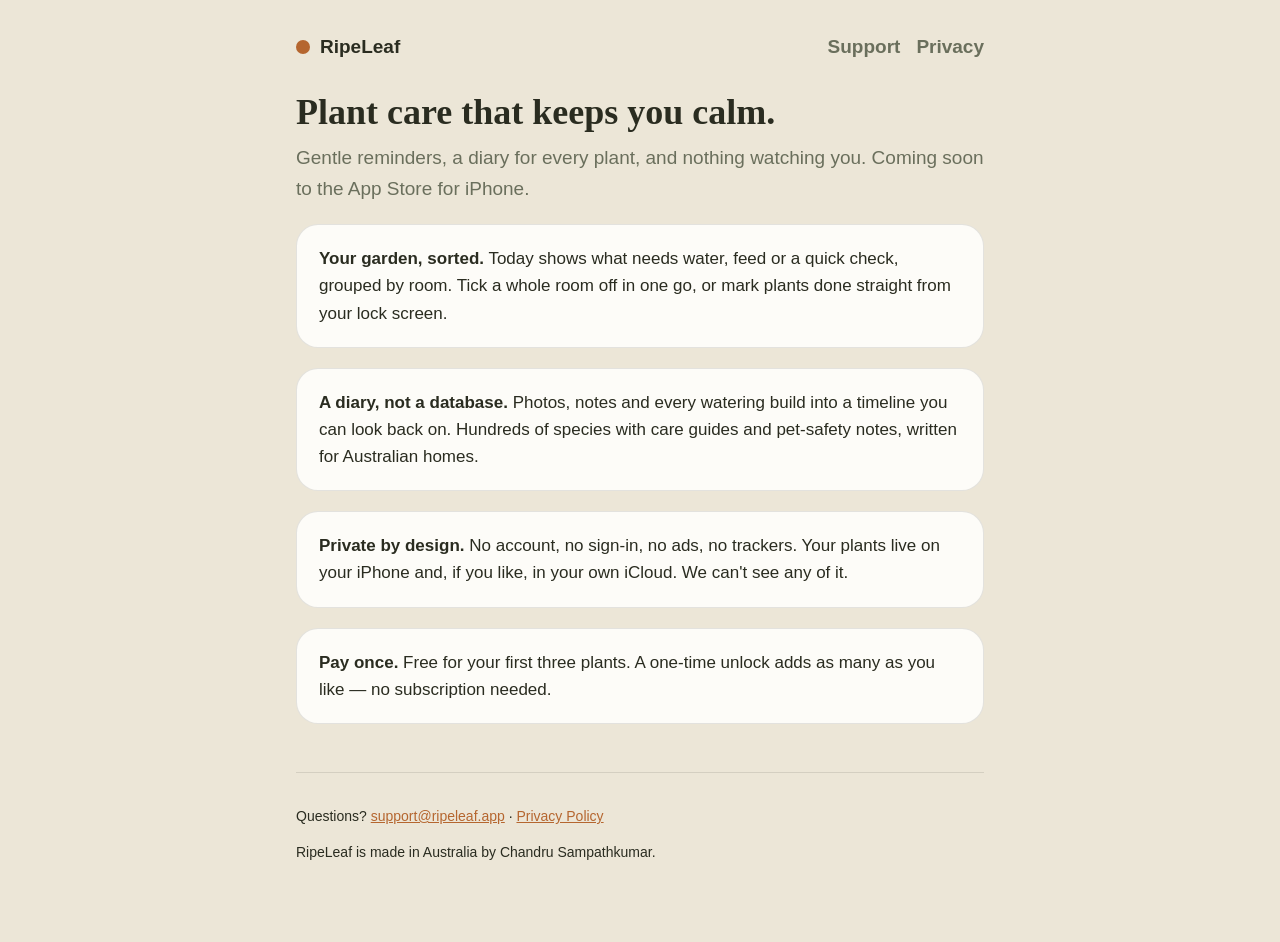
==== index.html @ 18cd245d "RipeLeaf site: home, privacy policy, support" ====
<!doctype html>
<html lang="en-AU">
<head>
<meta charset="utf-8">
<meta name="viewport" content="width=device-width, initial-scale=1">
<title>RipeLeaf — calm, private plant care</title>
<meta name="description" content="RipeLeaf is a calm, private plant-care app for iPhone. No account, no tracking, no subscription needed.">
<link rel="stylesheet" href="/style.css">
</head>
<body>
<div class="wrap">
  <header class="site">
    <span class="dot" aria-hidden="true"></span><a href="/">RipeLeaf</a>
    <nav class="links"><a href="/support/">Support</a><a href="/privacy/">Privacy</a></nav>
  </header>

  <h1>Plant care that keeps you calm.</h1>
  <p class="lede">Gentle reminders, a diary for every plant, and nothing watching you. Coming soon to the App Store for iPhone.</p>

  <div class="card">
    <p><strong>Your garden, sorted.</strong> Today shows what needs water, feed or a quick check, grouped by room. Tick a whole room off in one go, or mark plants done straight from your lock screen.</p>
  </div>
  <div class="card">
    <p><strong>A diary, not a database.</strong> Photos, notes and every watering build into a timeline you can look back on. Hundreds of species with care guides and pet-safety notes, written for Australian homes.</p>
  </div>
  <div class="card">
    <p><strong>Private by design.</strong> No account, no sign-in, no ads, no trackers. Your plants live on your iPhone and, if you like, in your own iCloud. We can't see any of it.</p>
  </div>
  <div class="card">
    <p><strong>Pay once.</strong> Free for your first three plants. A one-time unlock adds as many as you like — no subscription needed.</p>
  </div>

  <footer>
    <p>Questions? <a href="mailto:support@ripeleaf.app">support@ripeleaf.app</a> · <a href="/privacy/">Privacy Policy</a></p>
    <p>RipeLeaf is made in Australia by Chandru Sampathkumar.</p>
  </footer>
</div>
</body>
</html>
---- style.css ----
:root {
  --bg: #ece6d7;
  --surface: #fdfcf8;
  --text: #2a2c20;
  --muted: #6a6f5c;
  --line: rgba(42, 44, 32, 0.12);
  --accent: #b5662f;
  --radius: 22px;
}
@media (prefers-color-scheme: dark) {
  :root {
    --bg: #101209;
    --surface: #23271c;
    --text: #e9ecdb;
    --muted: #a7ad97;
    --line: rgba(233, 236, 219, 0.10);
    --accent: #d98c5f;
  }
}
* { box-sizing: border-box; }
html { -webkit-text-size-adjust: 100%; }
body {
  margin: 0;
  background: var(--bg);
  color: var(--text);
  font: 17px/1.6 ui-rounded, -apple-system, BlinkMacSystemFont, "SF Pro Rounded", "Segoe UI", Roboto, sans-serif;
}
.wrap { max-width: 720px; margin: 0 auto; padding: 32px 16px 64px; }
header.site { display: flex; align-items: center; gap: 10px; margin-bottom: 28px; }
header.site a { color: var(--text); text-decoration: none; font-weight: 600; font-size: 19px; }
.dot { width: 14px; height: 14px; border-radius: 50%; background: var(--accent); display: inline-block; }
nav.links { margin-left: auto; display: flex; gap: 16px; font-size: 15px; }
nav.links a { color: var(--muted); text-decoration: none; }
nav.links a:hover, nav.links a[aria-current] { color: var(--accent); }
h1, h2, h3 { font-family: ui-serif, "New York", "Iowan Old Style", Georgia, serif; font-weight: 600; line-height: 1.25; }
h1 { font-size: 36px; margin: 0 0 8px; }
h2 { font-size: 23px; margin: 36px 0 8px; }
h3 { font-size: 18px; margin: 22px 0 4px; }
p, li { color: var(--text); }
.lede { color: var(--muted); font-size: 19px; margin-top: 0; }
.meta { color: var(--muted); font-size: 14px; }
.card { background: var(--surface); border: 1px solid var(--line); border-radius: var(--radius); padding: 20px 22px; margin: 20px 0; }
.card p:first-child { margin-top: 0; }
.card p:last-child { margin-bottom: 0; }
a { color: var(--accent); }
ul { padding-left: 22px; }
details { background: var(--surface); border: 1px solid var(--line); border-radius: 14px; padding: 14px 18px; margin: 10px 0; }
summary { cursor: pointer; font-weight: 600; }
details p { margin: 10px 0 2px; }
footer { margin-top: 48px; padding-top: 18px; border-top: 1px solid var(--line); color: var(--muted); font-size: 14px; }
@media (max-width: 480px) {
  h1 { font-size: 30px; }
  nav.links { gap: 12px; }
}
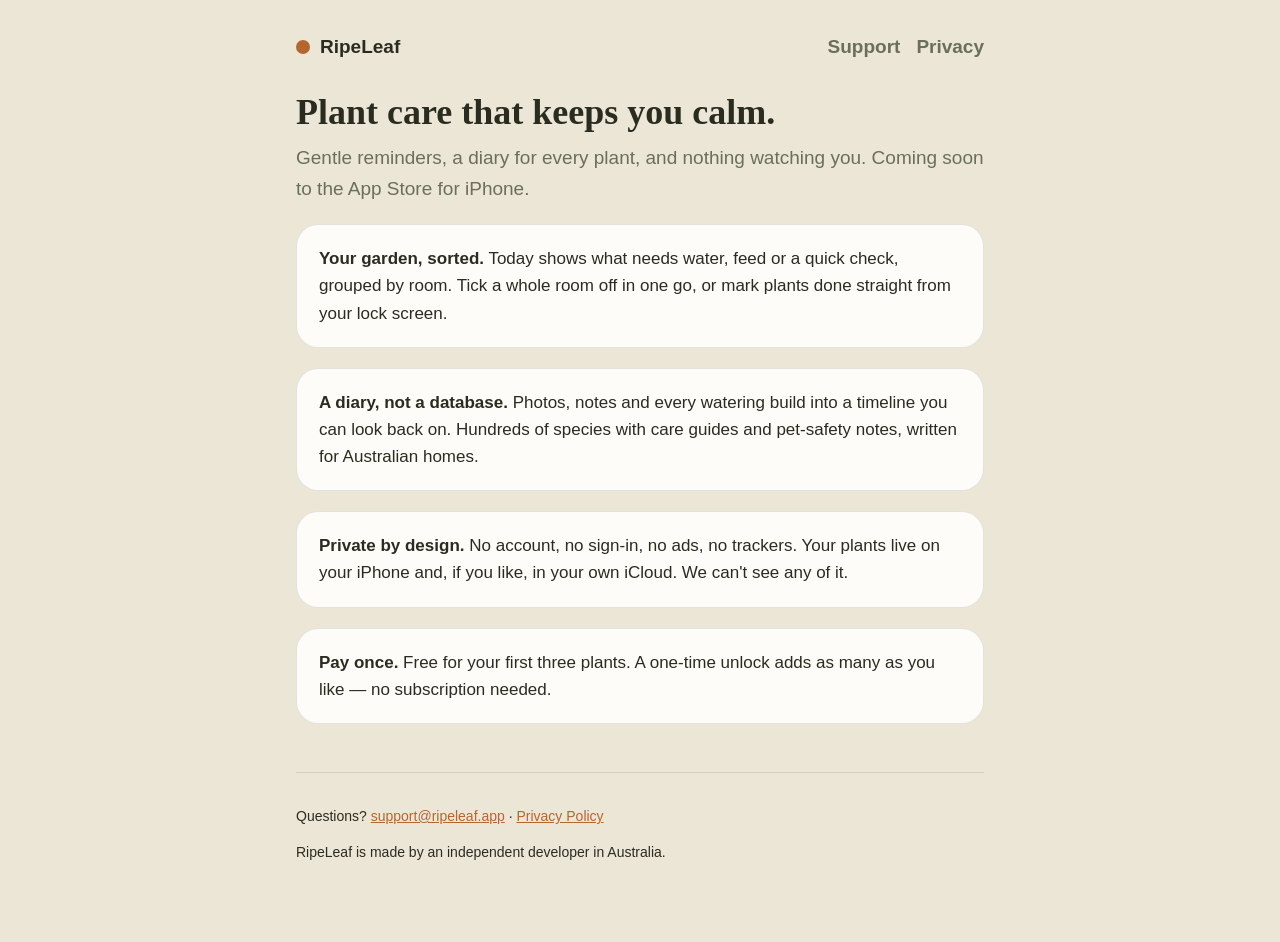
==== commit 02e8958d: "Remove developer's personal name from site pages" ====
--- a/index.html
+++ b/index.html
@@ -32,7 +32,7 @@
 
   <footer>
     <p>Questions? <a href="mailto:support@ripeleaf.app">support@ripeleaf.app</a> · <a href="/privacy/">Privacy Policy</a></p>
-    <p>RipeLeaf is made in Australia by Chandru Sampathkumar.</p>
+    <p>RipeLeaf is made by an independent developer in Australia.</p>
   </footer>
 </div>
 </body>
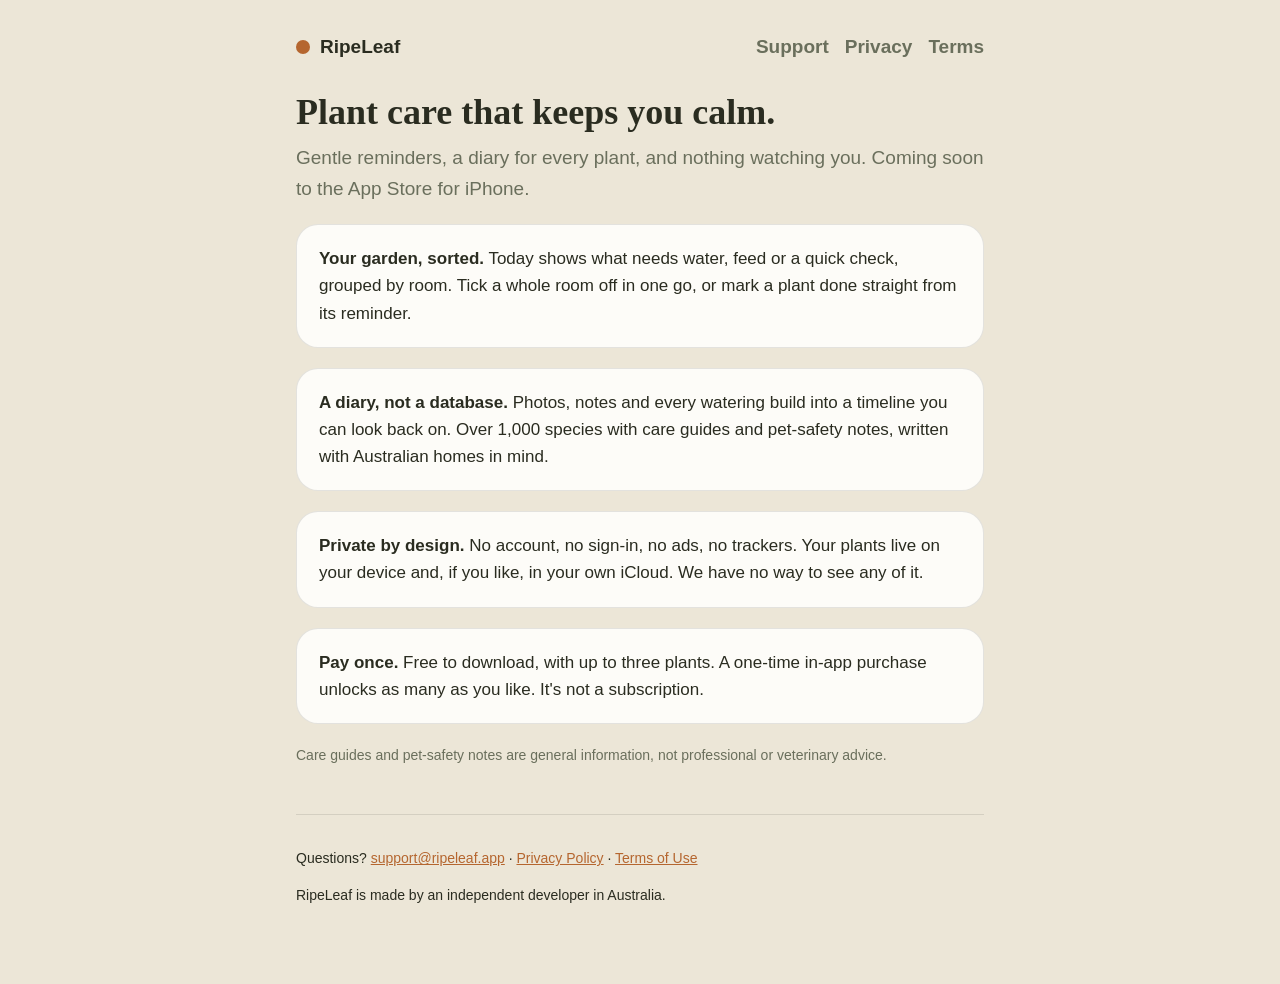
==== commit 327802ec: "Reviewed site copy: accurate privacy policy, support FAQ, new Terms of Use" ====
--- a/index.html
+++ b/index.html
@@ -4,34 +4,36 @@
 <meta charset="utf-8">
 <meta name="viewport" content="width=device-width, initial-scale=1">
 <title>RipeLeaf — calm, private plant care</title>
-<meta name="description" content="RipeLeaf is a calm, private plant-care app for iPhone. No account, no tracking, no subscription needed.">
+<meta name="description" content="RipeLeaf is a calm, private plant-care app for iPhone. No account, no tracking, no subscription.">
 <link rel="stylesheet" href="/style.css">
 </head>
 <body>
 <div class="wrap">
   <header class="site">
     <span class="dot" aria-hidden="true"></span><a href="/">RipeLeaf</a>
-    <nav class="links"><a href="/support/">Support</a><a href="/privacy/">Privacy</a></nav>
+    <nav class="links"><a href="/support/">Support</a><a href="/privacy/">Privacy</a><a href="/terms/">Terms</a></nav>
   </header>
 
   <h1>Plant care that keeps you calm.</h1>
   <p class="lede">Gentle reminders, a diary for every plant, and nothing watching you. Coming soon to the App Store for iPhone.</p>
 
   <div class="card">
-    <p><strong>Your garden, sorted.</strong> Today shows what needs water, feed or a quick check, grouped by room. Tick a whole room off in one go, or mark plants done straight from your lock screen.</p>
+    <p><strong>Your garden, sorted.</strong> Today shows what needs water, feed or a quick check, grouped by room. Tick a whole room off in one go, or mark a plant done straight from its reminder.</p>
   </div>
   <div class="card">
-    <p><strong>A diary, not a database.</strong> Photos, notes and every watering build into a timeline you can look back on. Hundreds of species with care guides and pet-safety notes, written for Australian homes.</p>
+    <p><strong>A diary, not a database.</strong> Photos, notes and every watering build into a timeline you can look back on. Over 1,000 species with care guides and pet-safety notes, written with Australian homes in mind.</p>
   </div>
   <div class="card">
-    <p><strong>Private by design.</strong> No account, no sign-in, no ads, no trackers. Your plants live on your iPhone and, if you like, in your own iCloud. We can't see any of it.</p>
+    <p><strong>Private by design.</strong> No account, no sign-in, no ads, no trackers. Your plants live on your device and, if you like, in your own iCloud. We have no way to see any of it.</p>
   </div>
   <div class="card">
-    <p><strong>Pay once.</strong> Free for your first three plants. A one-time unlock adds as many as you like — no subscription needed.</p>
+    <p><strong>Pay once.</strong> Free to download, with up to three plants. A one-time in-app purchase unlocks as many as you like. It's not a subscription.</p>
   </div>
 
+  <p class="meta">Care guides and pet-safety notes are general information, not professional or veterinary advice.</p>
+
   <footer>
-    <p>Questions? <a href="mailto:support@ripeleaf.app">support@ripeleaf.app</a> · <a href="/privacy/">Privacy Policy</a></p>
+    <p>Questions? <a href="mailto:support@ripeleaf.app">support@ripeleaf.app</a> · <a href="/privacy/">Privacy Policy</a> · <a href="/terms/">Terms of Use</a></p>
     <p>RipeLeaf is made by an independent developer in Australia.</p>
   </footer>
 </div>
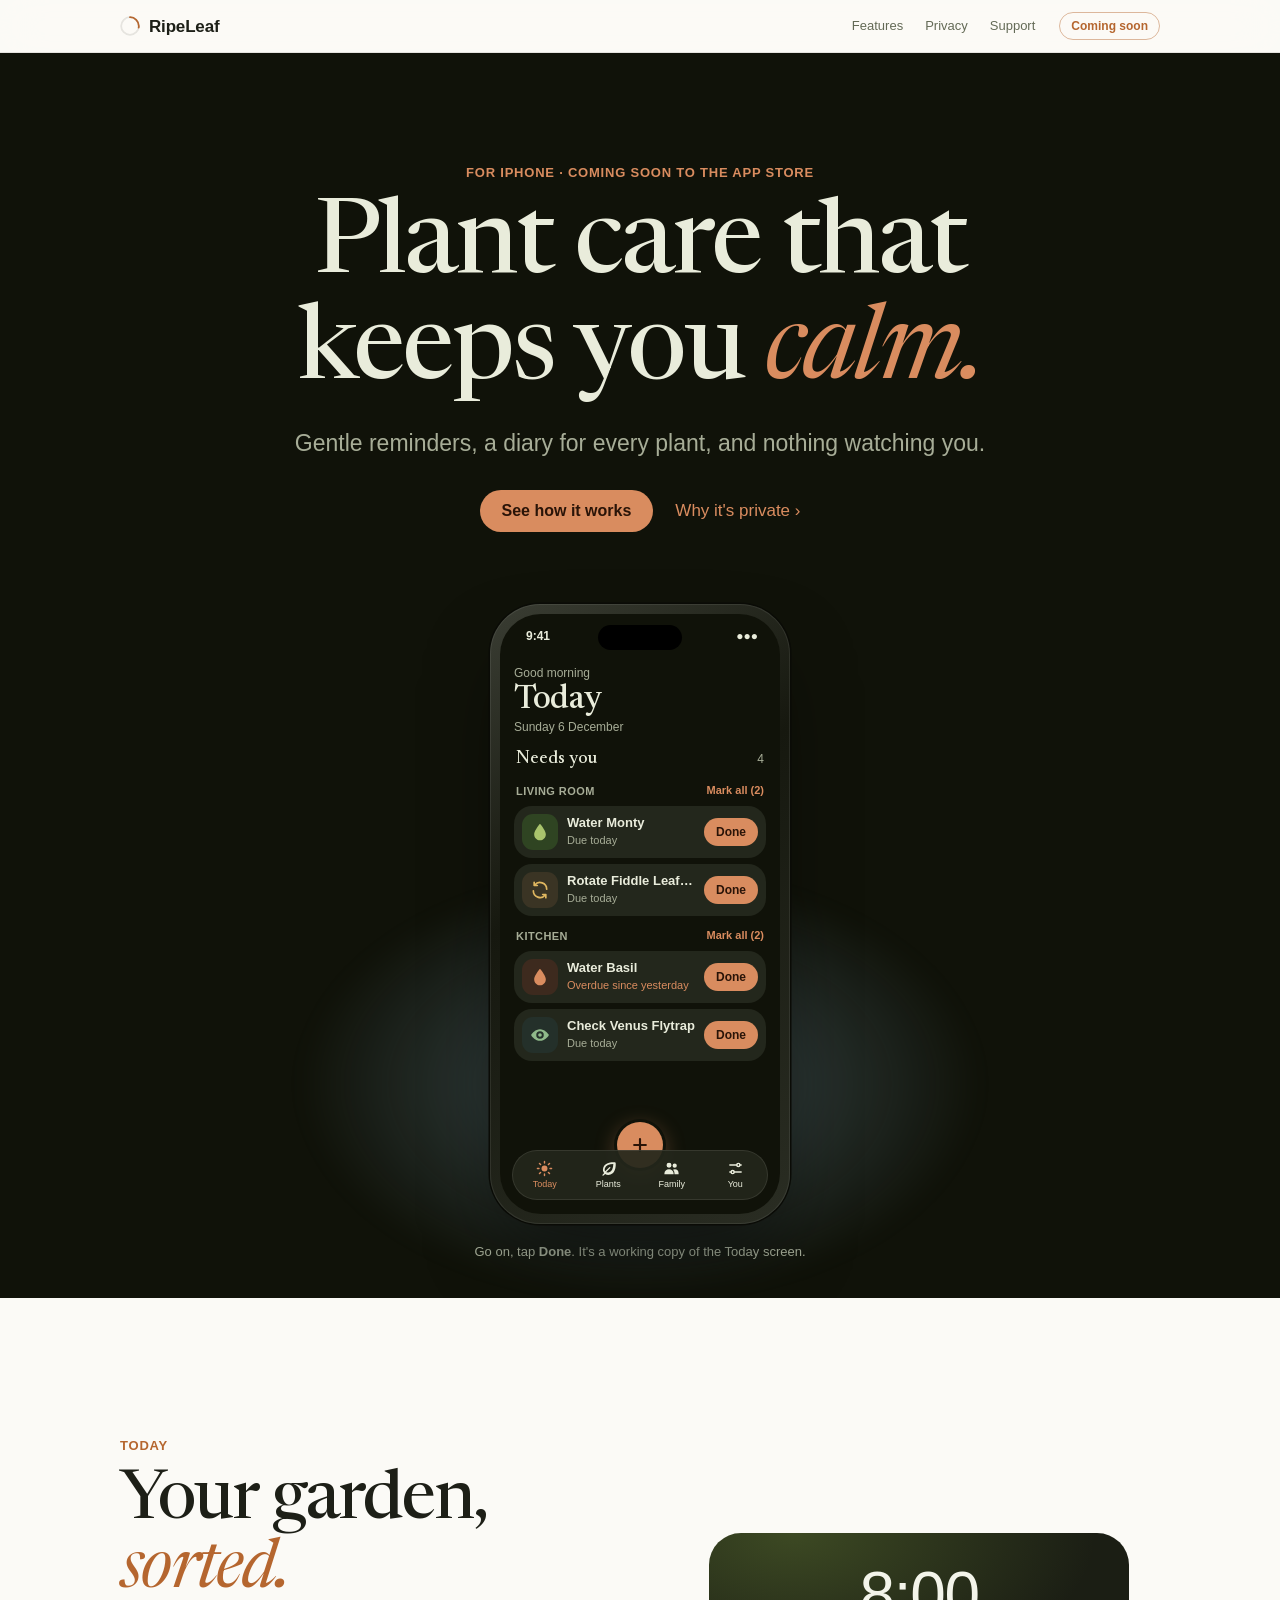
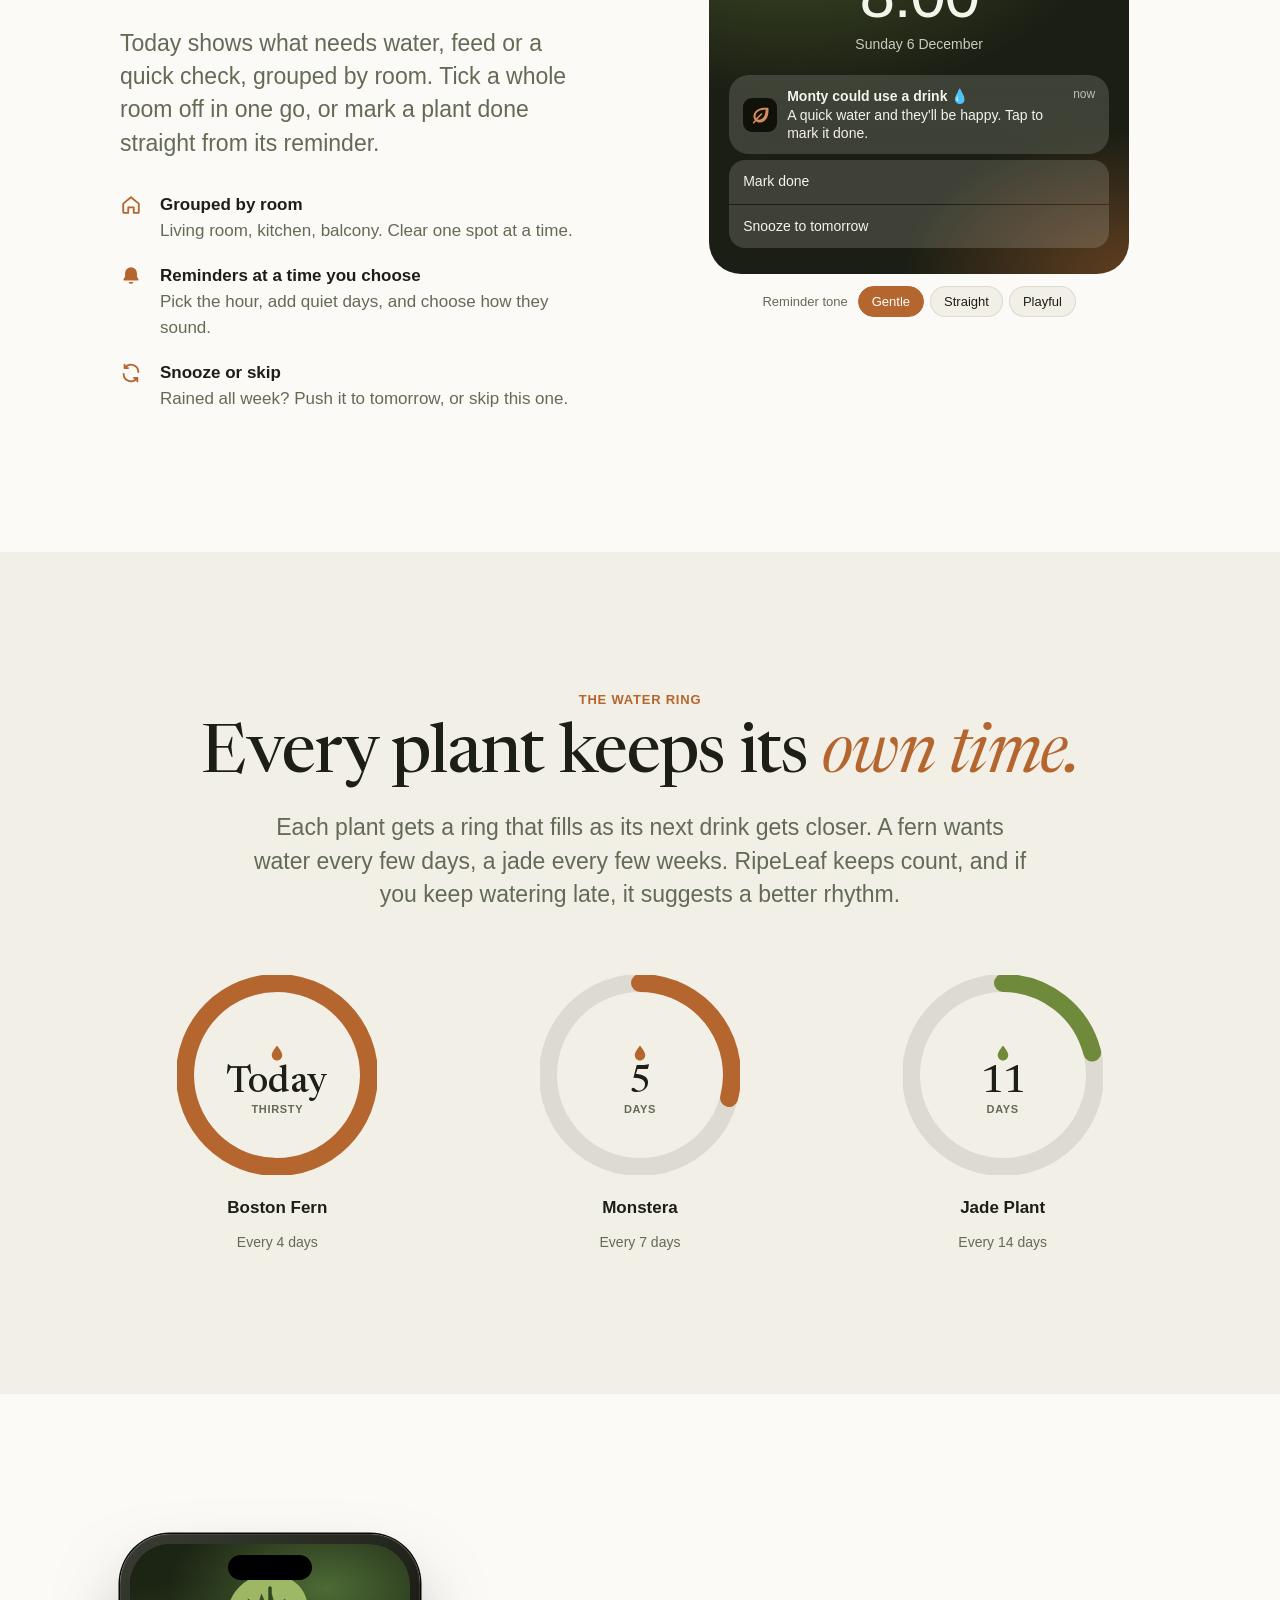
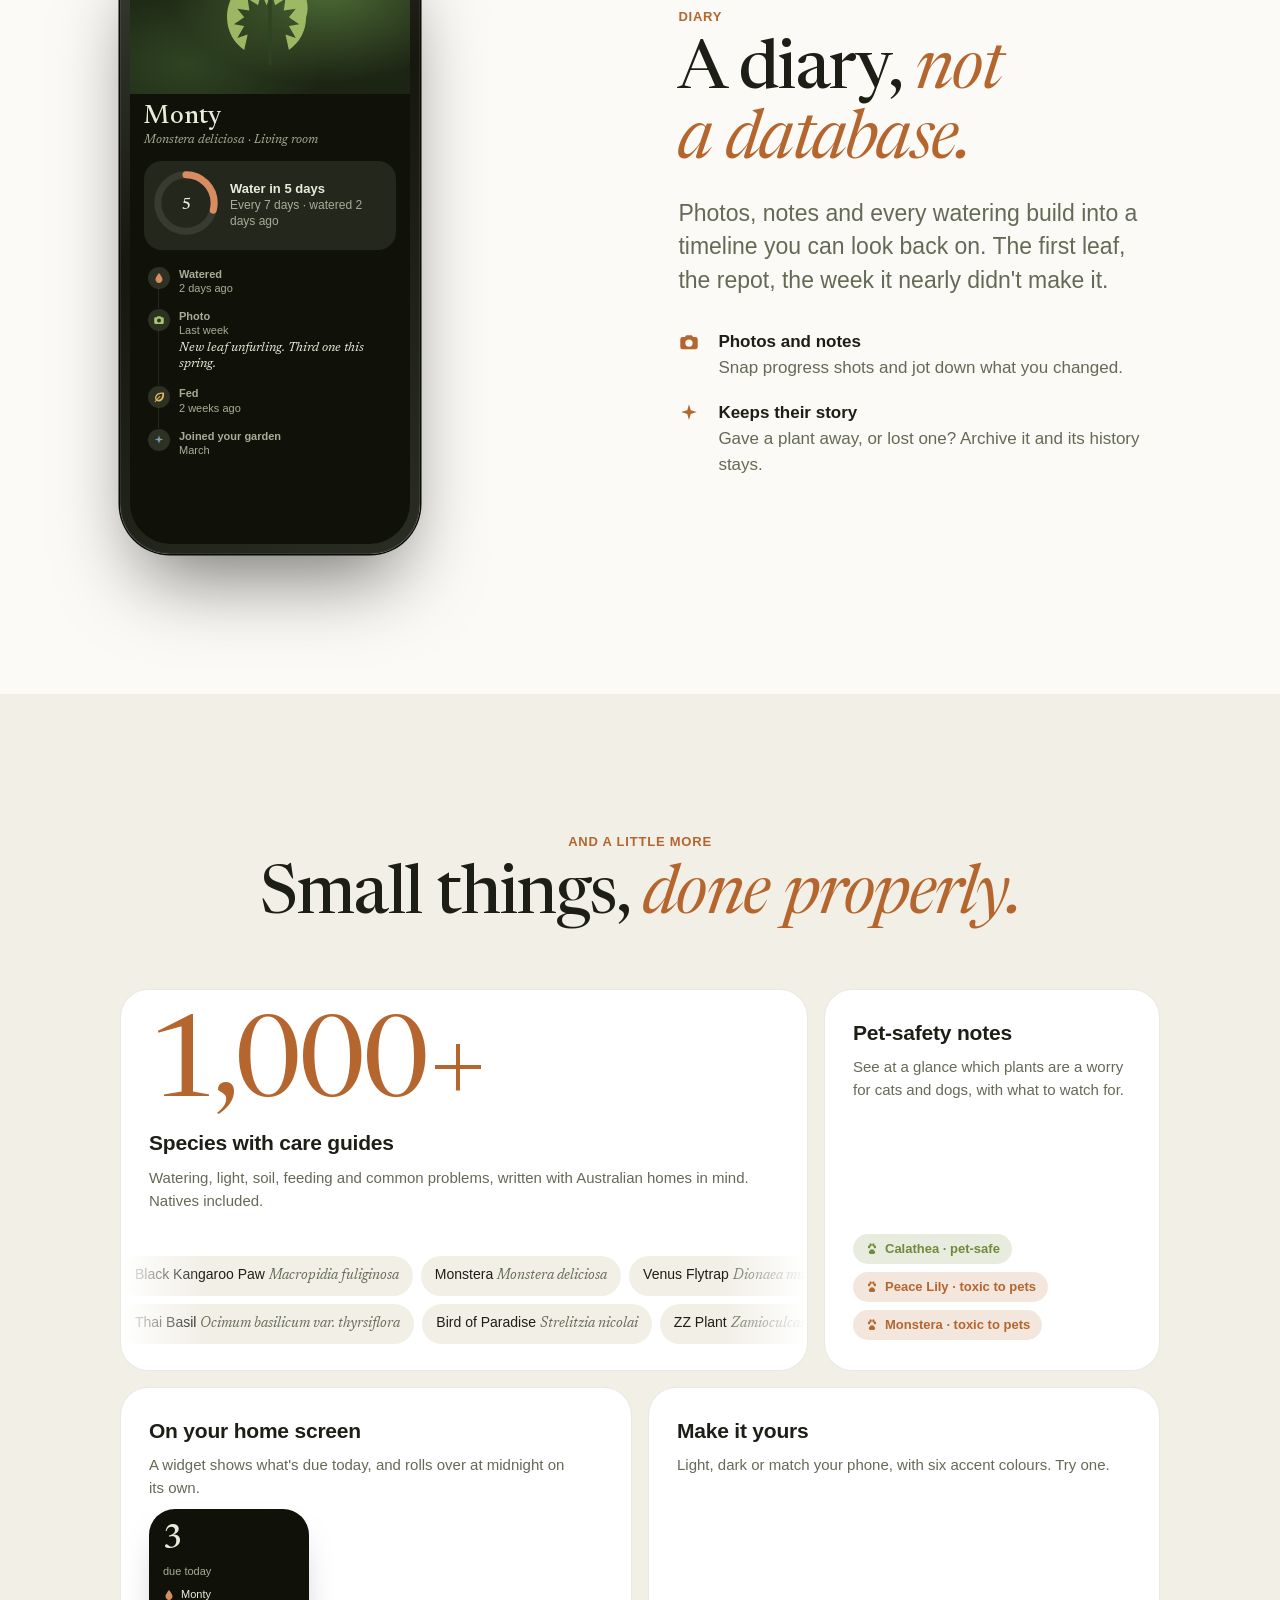
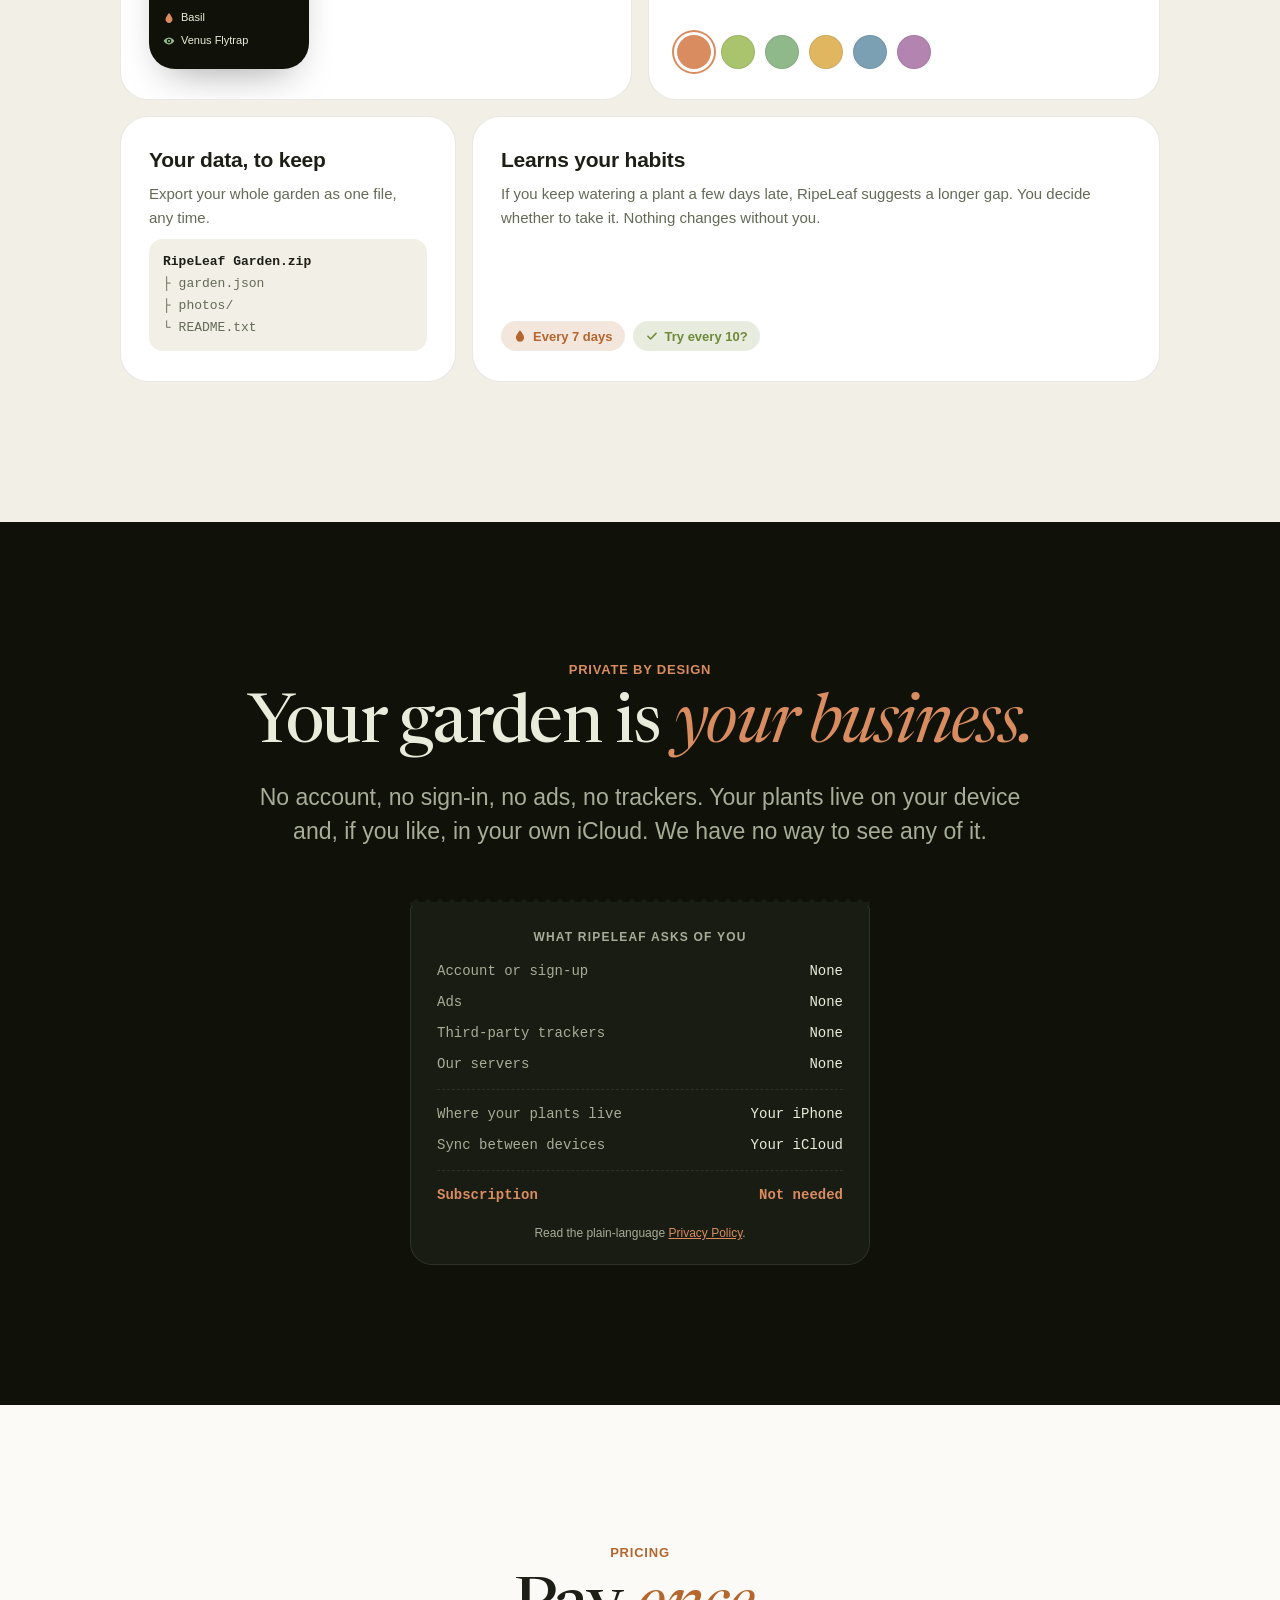
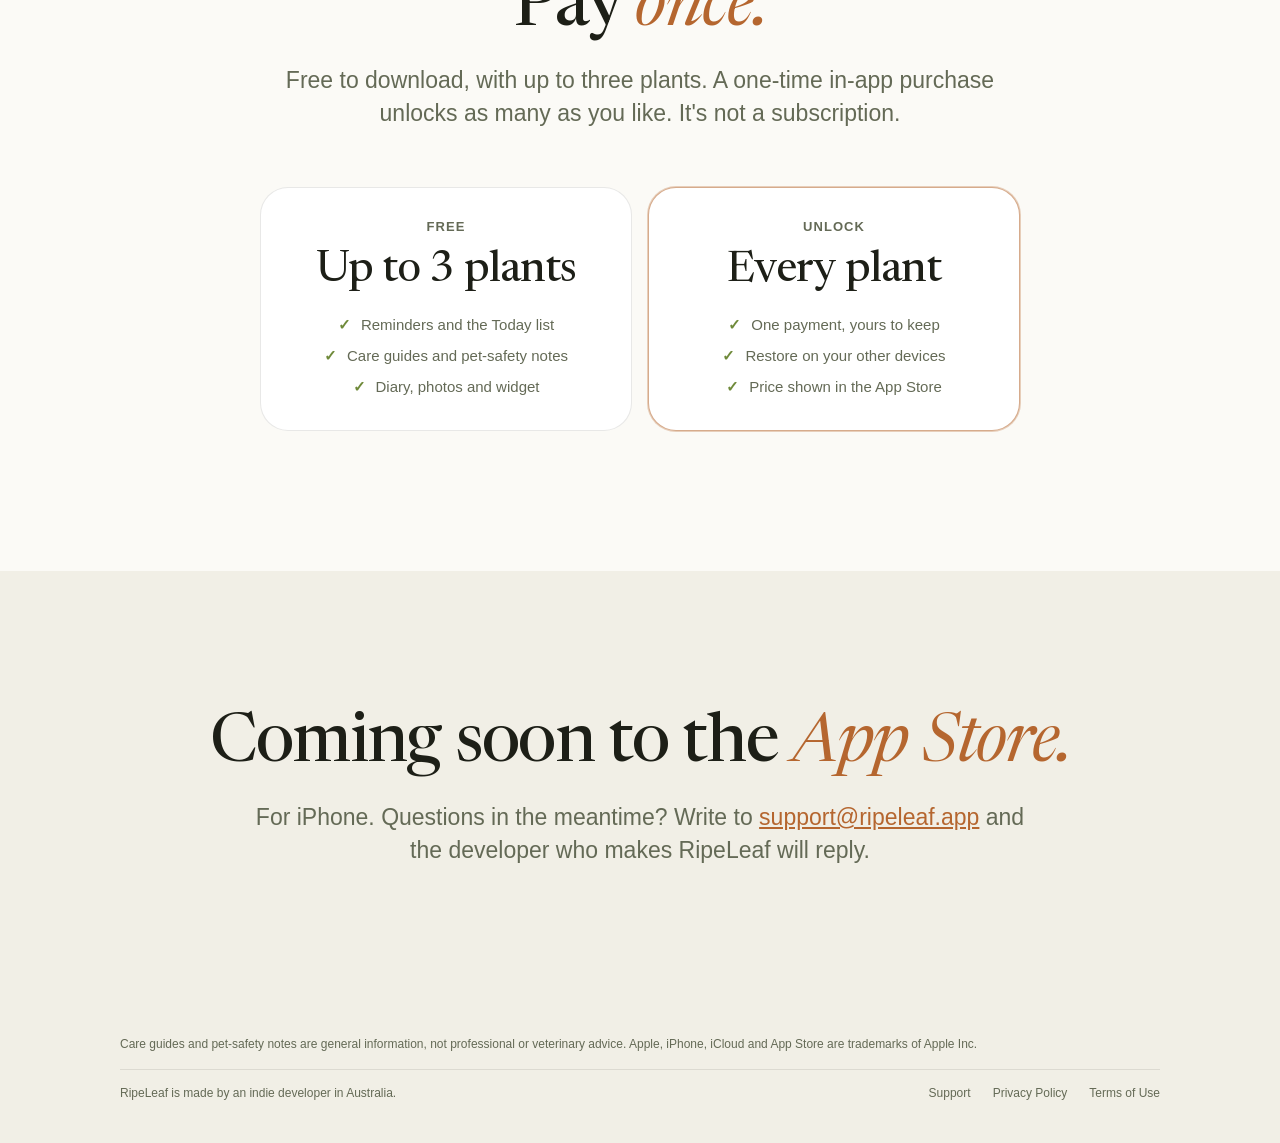
==== commit 7a309db8: "Redesign site: Apple-style layout with interactive app demos New home page with a working Today scre" ====
--- a/index.html
+++ b/index.html
@@ -2,40 +2,356 @@
 <html lang="en-AU">
 <head>
 <meta charset="utf-8">
-<meta name="viewport" content="width=device-width, initial-scale=1">
+<meta name="viewport" content="width=device-width, initial-scale=1, viewport-fit=cover">
 <title>RipeLeaf — calm, private plant care</title>
 <meta name="description" content="RipeLeaf is a calm, private plant-care app for iPhone. No account, no tracking, no subscription.">
-<link rel="stylesheet" href="/style.css">
+<meta name="theme-color" content="#101209">
+<link rel="preload" href="fonts/newsreader.woff2" as="font" type="font/woff2" crossorigin>
+<link rel="stylesheet" href="style.css">
 </head>
 <body>
-<div class="wrap">
-  <header class="site">
-    <span class="dot" aria-hidden="true"></span><a href="/">RipeLeaf</a>
-    <nav class="links"><a href="/support/">Support</a><a href="/privacy/">Privacy</a><a href="/terms/">Terms</a></nav>
-  </header>
-
-  <h1>Plant care that keeps you calm.</h1>
-  <p class="lede">Gentle reminders, a diary for every plant, and nothing watching you. Coming soon to the App Store for iPhone.</p>
-
-  <div class="card">
-    <p><strong>Your garden, sorted.</strong> Today shows what needs water, feed or a quick check, grouped by room. Tick a whole room off in one go, or mark a plant done straight from its reminder.</p>
+
+<svg width="0" height="0" style="position:absolute" aria-hidden="true">
+  <defs>
+    <symbol id="i-drop" viewBox="0 0 24 24"><path fill="currentColor" d="M12 2.5c-.3 0-.6.1-.8.4C9.6 5 5 11 5 14.6 5 18.7 8.1 22 12 22s7-3.3 7-7.4C19 11 14.4 5 12.8 2.9a1 1 0 0 0-.8-.4Z"/></symbol>
+    <symbol id="i-leaf" viewBox="0 0 24 24"><path fill="currentColor" d="M20.5 3.2c-7.6-.3-13.7 1.8-15.8 7.4-1.2 3.2-.3 6 1.2 7.8L3.6 20.7a.9.9 0 1 0 1.3 1.3l2.4-2.4c1.8 1.4 4.5 2.1 7.6.9 5.6-2.1 7.6-8.2 7.3-15.9a1.5 1.5 0 0 0-1.4-1.4h-.3ZM8.6 17.3l5.9-5.9a.9.9 0 0 0-1.3-1.3l-5.9 5.9c-.7-1.2-.9-2.9-.2-4.7 1.4-3.8 5.6-5.6 11.7-5.8-.2 6.1-2 10.3-5.8 11.7-1.7.6-3.3.4-4.4-.1Z"/></symbol>
+    <symbol id="i-eye" viewBox="0 0 24 24"><path fill="currentColor" d="M12 5C6.5 5 2.7 9.7 1.6 11.4a1.1 1.1 0 0 0 0 1.2C2.7 14.3 6.5 19 12 19s9.3-4.7 10.4-6.4a1.1 1.1 0 0 0 0-1.2C21.3 9.7 17.5 5 12 5Zm0 11.5a4.5 4.5 0 1 1 0-9 4.5 4.5 0 0 1 0 9Zm0-2.3a2.2 2.2 0 1 0 0-4.4 2.2 2.2 0 0 0 0 4.4Z"/></symbol>
+    <symbol id="i-turn" viewBox="0 0 24 24"><path fill="none" stroke="currentColor" stroke-width="2" stroke-linecap="round" stroke-linejoin="round" d="M20 11a8 8 0 0 0-14.3-4.9M4 13a8 8 0 0 0 14.3 4.9M5 2.8v3.8h3.8M19 21.2v-3.8h-3.8"/></symbol>
+    <symbol id="i-check" viewBox="0 0 24 24"><path fill="none" stroke="currentColor" stroke-width="2.6" stroke-linecap="round" stroke-linejoin="round" d="m5 12.5 4.5 4.5L19 7.5"/></symbol>
+    <symbol id="i-sun" viewBox="0 0 24 24"><circle cx="12" cy="12" r="4.2" fill="currentColor"/><path stroke="currentColor" stroke-width="2" stroke-linecap="round" d="M12 2v2.2M12 19.8V22M2 12h2.2M19.8 12H22M4.9 4.9l1.6 1.6M17.5 17.5l1.6 1.6M4.9 19.1l1.6-1.6M17.5 6.5l1.6-1.6"/></symbol>
+    <symbol id="i-people" viewBox="0 0 24 24"><path fill="currentColor" d="M8.5 11a3.5 3.5 0 1 0 0-7 3.5 3.5 0 0 0 0 7Zm8 0a3 3 0 1 0 0-6 3 3 0 0 0 0 6ZM2 19c0-3.3 2.9-6 6.5-6s6.5 2.7 6.5 6v1H2v-1Zm14.2 1v-1c0-2-.8-3.8-2.1-5.1.8-.6 1.7-.9 2.7-.9 3 0 5.2 2.4 5.2 5.4V20h-5.8Z"/></symbol>
+    <symbol id="i-sliders" viewBox="0 0 24 24"><path fill="none" stroke="currentColor" stroke-width="2" stroke-linecap="round" d="M4 7h10M18 7h2M4 17h2M10 17h10"/><circle cx="16" cy="7" r="2.2" fill="none" stroke="currentColor" stroke-width="2"/><circle cx="8" cy="17" r="2.2" fill="none" stroke="currentColor" stroke-width="2"/></symbol>
+    <symbol id="i-plus" viewBox="0 0 24 24"><path stroke="currentColor" stroke-width="2.6" stroke-linecap="round" d="M12 5v14M5 12h14"/></symbol>
+    <symbol id="i-camera" viewBox="0 0 24 24"><path fill="currentColor" d="M9 4.5 7.6 6.5H5a2.5 2.5 0 0 0-2.5 2.5v8.5A2.5 2.5 0 0 0 5 20h14a2.5 2.5 0 0 0 2.5-2.5V9A2.5 2.5 0 0 0 19 6.5h-2.6L15 4.5H9Zm3 12.7a4 4 0 1 1 0-8 4 4 0 0 1 0 8Z"/></symbol>
+    <symbol id="i-spark" viewBox="0 0 24 24"><path fill="currentColor" d="M12 2.5 13.9 9 20.5 11l-6.6 2L12 19.5 10.1 13 3.5 11l6.6-2L12 2.5Z"/></symbol>
+    <symbol id="i-room" viewBox="0 0 24 24"><path fill="none" stroke="currentColor" stroke-width="2" stroke-linejoin="round" d="M3.5 10.5 12 3.5l8.5 7V20a.5.5 0 0 1-.5.5h-5v-6h-6v6H4a.5.5 0 0 1-.5-.5v-9.5Z"/></symbol>
+    <symbol id="i-bell" viewBox="0 0 24 24"><path fill="currentColor" d="M12 2.5a6.5 6.5 0 0 0-6.5 6.5v3.6L3.9 15.5a1 1 0 0 0 .9 1.5h14.4a1 1 0 0 0 .9-1.5l-1.6-2.9V9A6.5 6.5 0 0 0 12 2.5Zm-2.7 16a2.8 2.8 0 0 0 5.4 0H9.3Z"/></symbol>
+    <symbol id="i-paw" viewBox="0 0 24 24"><path fill="currentColor" d="M12 12.5c-2.6 0-5.5 3.3-5.5 5.6 0 1.6 1.3 2.4 2.7 2.4 1.2 0 1.8-.5 2.8-.5s1.6.5 2.8.5c1.4 0 2.7-.8 2.7-2.4 0-2.3-2.9-5.6-5.5-5.6Zm-5-1.5a2 2.5 0 1 0 0-5 2 2.5 0 0 0 0 5Zm10 0a2 2.5 0 1 0 0-5 2 2.5 0 0 0 0 5ZM9.6 7.5a2 2.6 0 1 0 0-5.2 2 2.6 0 0 0 0 5.2Zm4.8 0a2 2.6 0 1 0 0-5.2 2 2.6 0 0 0 0 5.2Z"/></symbol>
+    <symbol id="i-monstera" viewBox="0 0 64 64"><path fill="#a9c46c" d="M32 6C17 6 7 18 7 31c0 8 4 15 10 19l2-9-6 2 4-7-6-1 6-4-4-5 7 1-1-7 6 4 2-7 3 7 3-7 2 7 6-4-1 7 7-1-4 5 6 4-6 1 4 7-6-2 2 9c6-4 10-11 10-19C57 18 47 6 32 6Z"/><path stroke="#2f4422" stroke-width="2" stroke-linecap="round" d="M32 14v44"/></symbol>
+  </defs>
+</svg>
+
+<header class="nav">
+  <div class="col">
+    <a class="brand" href="/" aria-label="RipeLeaf home">
+      <svg class="ring" viewBox="0 0 36 36" aria-hidden="true"><circle class="track" cx="18" cy="18" r="15.9"/><circle class="fill" cx="18" cy="18" r="15.9" pathLength="100"/></svg>
+      RipeLeaf
+    </a>
+    <nav class="nav-links" aria-label="Main">
+      <a class="wide" href="#today">Features</a>
+      <a class="wide" href="#private">Privacy</a>
+      <a href="/support/">Support</a>
+    </nav>
+    <span class="pill-soon">Coming soon</span>
   </div>
-  <div class="card">
-    <p><strong>A diary, not a database.</strong> Photos, notes and every watering build into a timeline you can look back on. Over 1,000 species with care guides and pet-safety notes, written with Australian homes in mind.</p>
+</header>
+
+<main>
+
+  <!-- Hero -->
+  <section class="band dusk hero" aria-labelledby="hero-h">
+    <div class="col center">
+      <p class="eyebrow">For iPhone · Coming soon to the App Store</p>
+      <h1 id="hero-h" class="display h-xl">Plant care that keeps you <em>calm.</em></h1>
+      <p class="lede">Gentle reminders, a diary for every plant, and nothing watching you.</p>
+      <div class="hero-cta">
+        <a class="btn" href="#today">See how it works</a>
+        <a class="link-arrow" href="#private">Why it's private</a>
+      </div>
+    </div>
+    <div class="hero-stage">
+      <div class="phone" aria-label="The RipeLeaf Today screen. Try tapping Done.">
+        <div class="screen" id="today-screen">
+          <div class="island"></div>
+          <div class="sbar"><span>9:41</span><span>●●●</span></div>
+          <p class="s-greet" data-greet>Good morning</p>
+          <p class="s-title">Today</p>
+          <p class="s-date" data-today>Saturday 25 October</p>
+
+          <div class="s-h"><b>Needs you</b><span data-count>4</span></div>
+
+          <div data-room>
+            <div class="s-room">Living room <button type="button" data-markall>Mark all (2)</button></div>
+            <div class="task">
+              <div class="thumb" style="background:#2f4422;color:#a9c46c"><svg><use href="#i-drop"/></svg></div>
+              <div class="t-body"><b>Water Monty</b><span>Due today</span></div>
+              <button class="done" type="button">Done</button>
+            </div>
+            <div class="task">
+              <div class="thumb" style="background:#3a3424;color:#e0b760"><svg><use href="#i-turn"/></svg></div>
+              <div class="t-body"><b>Rotate Fiddle Leaf Fig</b><span>Due today</span></div>
+              <button class="done" type="button">Done</button>
+            </div>
+          </div>
+
+          <div data-room>
+            <div class="s-room">Kitchen <button type="button" data-markall>Mark all (2)</button></div>
+            <div class="task">
+              <div class="thumb" style="background:#3d2a1e;color:#d98c5f"><svg><use href="#i-drop"/></svg></div>
+              <div class="t-body"><b>Water Basil</b><span class="late">Overdue since yesterday</span></div>
+              <button class="done" type="button">Done</button>
+            </div>
+            <div class="task">
+              <div class="thumb" style="background:#24302a;color:#8fb98a"><svg><use href="#i-eye"/></svg></div>
+              <div class="t-body"><b>Check Venus Flytrap</b><span>Due today</span></div>
+              <button class="done" type="button">Done</button>
+            </div>
+          </div>
+
+          <div class="all-done">
+            <svg viewBox="0 0 60 60" aria-hidden="true"><path fill="#a9c46c" d="M30 3l6.2 4.6 7.7-.3 2.5 7.3 6.5 4.2-2.2 7.4 2.2 7.4-6.5 4.2-2.5 7.3-7.7-.3L30 57l-6.2-4.6-7.7.3-2.5-7.3-6.5-4.2 2.2-7.4-2.2-7.4 6.5-4.2 2.5-7.3 7.7.3z"/><path fill="none" stroke="#101209" stroke-width="4.5" stroke-linecap="round" stroke-linejoin="round" d="m20 30.5 7 7 13-14"/></svg>
+            <b>All cared for</b>
+            <span>Nothing else is due today.</span>
+          </div>
+
+          <div class="fab"><svg style="color:#2a1408"><use href="#i-plus"/></svg></div>
+          <div class="tabbar" aria-hidden="true">
+            <div class="on"><svg><use href="#i-sun"/></svg>Today</div>
+            <div><svg><use href="#i-leaf"/></svg>Plants</div>
+            <div><svg><use href="#i-people"/></svg>Family</div>
+            <div><svg><use href="#i-sliders"/></svg>You</div>
+          </div>
+        </div>
+      </div>
+    </div>
+    <p class="hero-note"><span data-hint>Go on, tap <b>Done</b>. It's a working copy of the Today screen.</span> <button type="button" data-reset hidden>Bring them back</button></p>
+  </section>
+
+  <!-- Today / reminders -->
+  <section class="band" id="today" aria-labelledby="today-h">
+    <div class="col split">
+      <div class="reveal">
+        <p class="eyebrow">Today</p>
+        <h2 id="today-h" class="display h-lg">Your garden, <em>sorted.</em></h2>
+        <p class="lede">Today shows what needs water, feed or a quick check, grouped by room. Tick a whole room off in one go, or mark a plant done straight from its reminder.</p>
+        <ul class="facts">
+          <li><svg><use href="#i-room"/></svg><span><b>Grouped by room</b>Living room, kitchen, balcony. Clear one spot at a time.</span></li>
+          <li><svg><use href="#i-bell"/></svg><span><b>Reminders at a time you choose</b>Pick the hour, add quiet days, and choose how they sound.</span></li>
+          <li><svg><use href="#i-turn"/></svg><span><b>Snooze or skip</b>Rained all week? Push it to tomorrow, or skip this one.</span></li>
+        </ul>
+      </div>
+      <div class="stack reveal">
+        <div class="wall">
+          <div class="wall-time">8:00</div>
+          <div class="wall-date" data-today-short>Saturday 25 October</div>
+          <div class="notif">
+            <div class="app"><svg style="color:#d98c5f"><use href="#i-leaf"/></svg></div>
+            <div><b data-n-title>Monty could use a drink 💧</b><span data-n-body>A quick water and they'll be happy. Tap to mark it done.</span></div>
+            <small>now</small>
+          </div>
+          <div class="notif-actions" aria-label="Reminder actions"><span>Mark done</span><span>Snooze to tomorrow</span></div>
+        </div>
+        <div class="tone" role="group" aria-label="Reminder tone">
+          <span>Reminder tone</span>
+          <button type="button" data-tone="gentle" aria-pressed="true">Gentle</button>
+          <button type="button" data-tone="straight" aria-pressed="false">Straight</button>
+          <button type="button" data-tone="playful" aria-pressed="false">Playful</button>
+        </div>
+      </div>
+    </div>
+  </section>
+
+  <!-- Rhythm -->
+  <section class="band alt" aria-labelledby="rhythm-h">
+    <div class="col center">
+      <p class="eyebrow reveal">The water ring</p>
+      <h2 id="rhythm-h" class="display h-lg reveal">Every plant keeps its <em>own time.</em></h2>
+      <p class="lede reveal">Each plant gets a ring that fills as its next drink gets closer. A fern wants water every few days, a jade every few weeks. RipeLeaf keeps count, and if you keep watering late, it suggests a better rhythm.</p>
+      <div class="rings waiting" data-rings>
+        <div class="ring-card">
+          <div class="wring" style="--p:1;--c:var(--accent)">
+            <svg viewBox="0 0 100 100"><circle class="track" cx="50" cy="50" r="46"/><circle class="fill" cx="50" cy="50" r="46"/></svg>
+            <div class="mid"><svg><use href="#i-drop"/></svg><b>Today</b><span>thirsty</span></div>
+          </div>
+          <h3>Boston Fern</h3><p>Every 4 days</p>
+        </div>
+        <div class="ring-card">
+          <div class="wring" style="--p:.29;--c:var(--accent)">
+            <svg viewBox="0 0 100 100"><circle class="track" cx="50" cy="50" r="46"/><circle class="fill" cx="50" cy="50" r="46"/></svg>
+            <div class="mid"><svg><use href="#i-drop"/></svg><b>5</b><span>days</span></div>
+          </div>
+          <h3>Monstera</h3><p>Every 7 days</p>
+        </div>
+        <div class="ring-card">
+          <div class="wring" style="--p:.21;--c:var(--lime)">
+            <svg viewBox="0 0 100 100"><circle class="track" cx="50" cy="50" r="46"/><circle class="fill" cx="50" cy="50" r="46"/></svg>
+            <div class="mid"><svg><use href="#i-drop"/></svg><b>11</b><span>days</span></div>
+          </div>
+          <h3>Jade Plant</h3><p>Every 14 days</p>
+        </div>
+      </div>
+    </div>
+  </section>
+
+  <!-- Diary -->
+  <section class="band" aria-labelledby="diary-h">
+    <div class="col split">
+      <div class="phone reveal" aria-label="A plant's page in RipeLeaf, with its water ring and diary">
+        <div class="screen detail">
+          <div class="hero-img"><svg><use href="#i-monstera"/></svg></div>
+          <div class="island"></div>
+          <p class="name">Monty</p>
+          <span class="sp">Monstera deliciosa · Living room</span>
+          <div class="d-ringrow">
+            <div class="wring" style="--p:.29;--c:var(--terracotta)">
+              <svg viewBox="0 0 100 100"><circle class="track" cx="50" cy="50" r="44" style="stroke:var(--dusk-line)"/><circle class="fill" cx="50" cy="50" r="44" style="stroke-dasharray:277;stroke-dashoffset:calc(277*(1 - var(--p)))"/></svg>
+              <div class="mid"><b>5</b></div>
+            </div>
+            <p><b>Water in 5 days</b>Every 7 days · watered 2 days ago</p>
+          </div>
+          <ul class="tl">
+            <li><span class="dot" style="color:#d98c5f"><svg><use href="#i-drop"/></svg></span><span><b>Watered</b><span>2 days ago</span></span></li>
+            <li><span class="dot" style="color:#a9c46c"><svg><use href="#i-camera"/></svg></span><span><b>Photo</b><span>Last week</span><i>New leaf unfurling. Third one this spring.</i></span></li>
+            <li><span class="dot" style="color:#e0b760"><svg><use href="#i-leaf"/></svg></span><span><b>Fed</b><span>2 weeks ago</span></span></li>
+            <li><span class="dot" style="color:#7ba0b3"><svg><use href="#i-spark"/></svg></span><span><b>Joined your garden</b><span>March</span></span></li>
+          </ul>
+        </div>
+      </div>
+      <div class="reveal">
+        <p class="eyebrow">Diary</p>
+        <h2 id="diary-h" class="display h-lg">A diary, <em>not a database.</em></h2>
+        <p class="lede">Photos, notes and every watering build into a timeline you can look back on. The first leaf, the repot, the week it nearly didn't make it.</p>
+        <ul class="facts">
+          <li><svg><use href="#i-camera"/></svg><span><b>Photos and notes</b>Snap progress shots and jot down what you changed.</span></li>
+          <li><svg><use href="#i-spark"/></svg><span><b>Keeps their story</b>Gave a plant away, or lost one? Archive it and its history stays.</span></li>
+        </ul>
+      </div>
+    </div>
+  </section>
+
+  <!-- Bento -->
+  <section class="band alt" aria-labelledby="more-h">
+    <div class="col">
+      <div class="center reveal">
+        <p class="eyebrow">And a little more</p>
+        <h2 id="more-h" class="display h-lg">Small things, <em>done properly.</em></h2>
+      </div>
+      <div class="bento">
+        <article class="tile t-4 reveal">
+          <div class="big-num">1,000+</div>
+          <h3>Species with care guides</h3>
+          <p>Watering, light, soil, feeding and common problems, written with Australian homes in mind. Natives included.</p>
+          <div class="ticker" aria-hidden="true">
+            <div class="ticker-row" data-ticker="0"></div>
+            <div class="ticker-row" data-ticker="1"></div>
+          </div>
+        </article>
+        <article class="tile t-2 reveal">
+          <h3>Pet-safety notes</h3>
+          <p>See at a glance which plants are a worry for cats and dogs, with what to watch for.</p>
+          <div class="pet">
+            <span class="chip safe"><svg><use href="#i-paw"/></svg>Calathea · pet-safe</span>
+            <span class="chip warn"><svg><use href="#i-paw"/></svg>Peace Lily · toxic to pets</span>
+                        <span class="chip warn"><svg><use href="#i-paw"/></svg>Monstera · toxic to pets</span>
+          </div>
+        </article>
+        <article class="tile t-3 reveal">
+          <h3>On your home screen</h3>
+          <p>A widget shows what's due today, and rolls over at midnight on its own.</p>
+          <div class="widget-wrap">
+            <div class="widget" aria-hidden="true">
+              <div class="w-n">3</div><div class="w-l">due today</div>
+              <div class="w-row"><svg style="color:#d98c5f"><use href="#i-drop"/></svg>Monty</div>
+              <div class="w-row"><svg style="color:#d98c5f"><use href="#i-drop"/></svg>Basil</div>
+              <div class="w-row"><svg style="color:#8fb98a"><use href="#i-eye"/></svg>Venus Flytrap</div>
+            </div>
+          </div>
+        </article>
+        <article class="tile t-3 reveal">
+          <h3>Make it yours</h3>
+          <p>Light, dark or match your phone, with six accent colours. Try one.</p>
+          <div class="swatches" role="group" aria-label="Accent colour">
+            <button type="button" style="--s:#d98c5f" data-accent="#d98c5f" data-accent-l="#b5662f" aria-pressed="true" aria-label="Terracotta"></button>
+            <button type="button" style="--s:#a9c46c" data-accent="#a9c46c" data-accent-l="#6f8a3a" aria-pressed="false" aria-label="Lime"></button>
+            <button type="button" style="--s:#8fb98a" data-accent="#8fb98a" data-accent-l="#4f7a4a" aria-pressed="false" aria-label="Sage"></button>
+            <button type="button" style="--s:#e0b760" data-accent="#e0b760" data-accent-l="#a8801f" aria-pressed="false" aria-label="Honey"></button>
+            <button type="button" style="--s:#7ba0b3" data-accent="#7ba0b3" data-accent-l="#4a7385" aria-pressed="false" aria-label="Dusty Blue"></button>
+            <button type="button" style="--s:#b384b0" data-accent="#b384b0" data-accent-l="#87577f" aria-pressed="false" aria-label="Plum"></button>
+          </div>
+        </article>
+        <article class="tile t-2 reveal">
+          <h3>Your data, to keep</h3>
+          <p>Export your whole garden as one file, any time.</p>
+          <div class="zip"><b>RipeLeaf Garden.zip</b><br>├ garden.json<br>├ photos/<br>└ README.txt</div>
+        </article>
+        <article class="tile t-4 reveal">
+          <h3>Learns your habits</h3>
+          <p>If you keep watering a plant a few days late, RipeLeaf suggests a longer gap. You decide whether to take it. Nothing changes without you.</p>
+          <div class="pet">
+            <span class="chip warn"><svg><use href="#i-drop"/></svg>Every 7 days</span>
+            <span class="chip safe"><svg><use href="#i-check"/></svg>Try every 10?</span>
+          </div>
+        </article>
+      </div>
+    </div>
+  </section>
+
+  <!-- Privacy -->
+  <section class="band dusk" id="private" aria-labelledby="private-h">
+    <div class="col center">
+      <p class="eyebrow reveal">Private by design</p>
+      <h2 id="private-h" class="display h-lg reveal">Your garden is <em>your business.</em></h2>
+      <p class="lede reveal">No account, no sign-in, no ads, no trackers. Your plants live on your device and, if you like, in your own iCloud. We have no way to see any of it.</p>
+      <div class="receipt reveal">
+        <h3>What RipeLeaf asks of you</h3>
+        <dl>
+          <dt>Account or sign-up</dt><dd>None</dd>
+          <dt>Ads</dt><dd>None</dd>
+          <dt>Third-party trackers</dt><dd>None</dd>
+          <dt>Our servers</dt><dd>None</dd>
+          <div class="rule"></div>
+          <dt>Where your plants live</dt><dd>Your iPhone</dd>
+          <dt>Sync between devices</dt><dd>Your iCloud</dd>
+          <div class="rule"></div>
+          <div class="total" style="display:contents"><dt>Subscription</dt><dd>Not needed</dd></div>
+        </dl>
+        <p>Read the plain-language <a href="/privacy/">Privacy Policy</a>.</p>
+      </div>
+    </div>
+  </section>
+
+  <!-- Pricing -->
+  <section class="band" aria-labelledby="price-h">
+    <div class="col center">
+      <p class="eyebrow reveal">Pricing</p>
+      <h2 id="price-h" class="display h-lg reveal">Pay <em>once.</em></h2>
+      <p class="lede reveal">Free to download, with up to three plants. A one-time in-app purchase unlocks as many as you like. It's not a subscription.</p>
+      <div class="prices">
+        <div class="price reveal">
+          <h3>Free</h3>
+          <div class="amt">Up to 3 plants</div>
+          <ul><li>Reminders and the Today list</li><li>Care guides and pet-safety notes</li><li>Diary, photos and widget</li></ul>
+        </div>
+        <div class="price featured reveal">
+          <h3>Unlock</h3>
+          <div class="amt">Every plant</div>
+          <ul><li>One payment, yours to keep</li><li>Restore on your other devices</li><li>Price shown in the App Store</li></ul>
+        </div>
+      </div>
+    </div>
+  </section>
+
+  <!-- Closing -->
+  <section class="band alt closing" aria-labelledby="close-h">
+    <div class="col center reveal">
+      <h2 id="close-h" class="display h-lg">Coming soon to the <em>App Store.</em></h2>
+      <p class="lede">For iPhone. Questions in the meantime? Write to <a href="mailto:support@ripeleaf.app">support@ripeleaf.app</a> and the developer who makes RipeLeaf will reply.</p>
+    </div>
+  </section>
+
+</main>
+
+<footer class="site-foot">
+  <div class="col">
+    <p class="fine">Care guides and pet-safety notes are general information, not professional or veterinary advice. Apple, iPhone, iCloud and App Store are trademarks of Apple Inc.</p>
+    <div class="foot-row">
+      <span>RipeLeaf is made by an indie developer in Australia.</span>
+      <span class="sp"></span>
+      <a href="/support/">Support</a><a href="/privacy/">Privacy Policy</a><a href="/terms/">Terms of Use</a>
+    </div>
   </div>
-  <div class="card">
-    <p><strong>Private by design.</strong> No account, no sign-in, no ads, no trackers. Your plants live on your device and, if you like, in your own iCloud. We have no way to see any of it.</p>
-  </div>
-  <div class="card">
-    <p><strong>Pay once.</strong> Free to download, with up to three plants. A one-time in-app purchase unlocks as many as you like. It's not a subscription.</p>
-  </div>
-
-  <p class="meta">Care guides and pet-safety notes are general information, not professional or veterinary advice.</p>
-
-  <footer>
-    <p>Questions? <a href="mailto:support@ripeleaf.app">support@ripeleaf.app</a> · <a href="/privacy/">Privacy Policy</a> · <a href="/terms/">Terms of Use</a></p>
-    <p>RipeLeaf is made by an independent developer in Australia.</p>
-  </footer>
-</div>
+</footer>
+
+<script src="site.js" defer></script>
 </body>
 </html>
--- a/style.css
+++ b/style.css
@@ -1,54 +1,445 @@
+/* RipeLeaf — ripeleaf.app
+   Layout: Apple-style stacked bands (dusk hero → paper sections → dusk privacy),
+   each band centred on a 1080px column; editorial serif display over system UI text.
+   Everything is self-hosted: no third-party requests (see /privacy/ "This website"). */
+
+@font-face {
+  font-family: "Newsreader";
+  src: url("fonts/newsreader.woff2") format("woff2");
+  font-weight: 300 700; font-style: normal; font-display: swap;
+}
+@font-face {
+  font-family: "Newsreader";
+  src: url("fonts/newsreader-italic.woff2") format("woff2");
+  font-weight: 300 700; font-style: italic; font-display: swap;
+}
+
 :root {
-  --bg: #ece6d7;
-  --surface: #fdfcf8;
-  --text: #2a2c20;
-  --muted: #6a6f5c;
-  --line: rgba(42, 44, 32, 0.12);
+  /* Paper (light) */
+  --bg: #fbfaf6;
+  --bg-alt: #f1efe6;
+  --surface: #ffffff;
+  --text: #1d1f17;
+  --muted: #646a56;
+  --line: rgba(29, 31, 23, 0.10);
   --accent: #b5662f;
-  --radius: 22px;
+  --lime: #6f8a3a;
+  --nav-bg: rgba(251, 250, 246, 0.78);
+
+  /* Dusk — the app's own dark palette; hero + privacy bands use it in both themes */
+  --dusk: #101209;
+  --dusk-2: #191c13;
+  --dusk-surface: #23271c;
+  --dusk-surface-2: #2c3124;
+  --dusk-text: #e9ecdb;
+  --dusk-muted: #a7ad97;
+  --dusk-line: rgba(233, 236, 219, 0.10);
+  --terracotta: #d98c5f;
+  --terracotta-on: #2a1408;
+  --dusk-lime: #a9c46c;
+
+  --display: "Newsreader", "New York", ui-serif, Georgia, serif;
+  --ui: -apple-system, BlinkMacSystemFont, "SF Pro Text", "Segoe UI", Roboto, "Helvetica Neue", sans-serif;
+  --round: ui-rounded, "SF Pro Rounded", -apple-system, BlinkMacSystemFont, "Segoe UI", Roboto, sans-serif;
+
+  --r: 22px;
+  --r-sm: 14px;
+  --col: 1080px;
+  --gutter-l: max(20px, env(safe-area-inset-left, 0px));
+  --gutter-r: max(20px, env(safe-area-inset-right, 0px));
+  color-scheme: light;
 }
 @media (prefers-color-scheme: dark) {
-  :root {
-    --bg: #101209;
-    --surface: #23271c;
+  :root:not([data-theme="light"]) {
+    --bg: #0b0d07;
+    --bg-alt: #14170e;
+    --surface: #1d2117;
     --text: #e9ecdb;
     --muted: #a7ad97;
     --line: rgba(233, 236, 219, 0.10);
     --accent: #d98c5f;
+    --lime: #a9c46c;
+    --nav-bg: rgba(11, 13, 7, 0.72);
+    color-scheme: dark;
   }
 }
+:root[data-theme="dark"] {
+  --bg: #0b0d07;
+  --bg-alt: #14170e;
+  --surface: #1d2117;
+  --text: #e9ecdb;
+  --muted: #a7ad97;
+  --line: rgba(233, 236, 219, 0.10);
+  --accent: #d98c5f;
+  --lime: #a9c46c;
+  --nav-bg: rgba(11, 13, 7, 0.72);
+  color-scheme: dark;
+}
+
 * { box-sizing: border-box; }
-html { -webkit-text-size-adjust: 100%; }
+html { -webkit-text-size-adjust: 100%; scroll-behavior: smooth; }
 body {
   margin: 0;
   background: var(--bg);
   color: var(--text);
-  font: 17px/1.6 ui-rounded, -apple-system, BlinkMacSystemFont, "SF Pro Rounded", "Segoe UI", Roboto, sans-serif;
-}
-.wrap { max-width: 720px; margin: 0 auto; padding: 32px 16px 64px; }
-header.site { display: flex; align-items: center; gap: 10px; margin-bottom: 28px; }
-header.site a { color: var(--text); text-decoration: none; font-weight: 600; font-size: 19px; }
-.dot { width: 14px; height: 14px; border-radius: 50%; background: var(--accent); display: inline-block; }
-nav.links { margin-left: auto; display: flex; gap: 16px; font-size: 15px; }
-nav.links a { color: var(--muted); text-decoration: none; }
-nav.links a:hover, nav.links a[aria-current] { color: var(--accent); }
-h1, h2, h3 { font-family: ui-serif, "New York", "Iowan Old Style", Georgia, serif; font-weight: 600; line-height: 1.25; }
-h1 { font-size: 36px; margin: 0 0 8px; }
-h2 { font-size: 23px; margin: 36px 0 8px; }
-h3 { font-size: 18px; margin: 22px 0 4px; }
-p, li { color: var(--text); }
-.lede { color: var(--muted); font-size: 19px; margin-top: 0; }
-.meta { color: var(--muted); font-size: 14px; }
-.card { background: var(--surface); border: 1px solid var(--line); border-radius: var(--radius); padding: 20px 22px; margin: 20px 0; }
-.card p:first-child { margin-top: 0; }
-.card p:last-child { margin-bottom: 0; }
+  font: 17px/1.55 var(--ui);
+  -webkit-font-smoothing: antialiased;
+  overflow-x: hidden;
+}
 a { color: var(--accent); }
-ul { padding-left: 22px; }
-details { background: var(--surface); border: 1px solid var(--line); border-radius: 14px; padding: 14px 18px; margin: 10px 0; }
-summary { cursor: pointer; font-weight: 600; }
-details p { margin: 10px 0 2px; }
-footer { margin-top: 48px; padding-top: 18px; border-top: 1px solid var(--line); color: var(--muted); font-size: 14px; }
-@media (max-width: 480px) {
-  h1 { font-size: 30px; }
-  nav.links { gap: 12px; }
-}
+img, svg { max-width: 100%; }
+:focus-visible { outline: 2px solid var(--accent); outline-offset: 3px; border-radius: 6px; }
+
+.col {
+  max-width: var(--col);
+  margin: 0 auto;
+  padding-left: var(--gutter-l);
+  padding-right: var(--gutter-r);
+}
+
+/* ---------- Nav ---------- */
+.nav {
+  position: sticky;
+  top: env(safe-area-inset-top, 0px);
+  z-index: 20;
+  background: var(--nav-bg);
+  -webkit-backdrop-filter: saturate(180%) blur(20px);
+  backdrop-filter: saturate(180%) blur(20px);
+  border-bottom: 1px solid var(--line);
+}
+.nav .col { display: flex; align-items: center; gap: 24px; height: 52px; }
+.brand {
+  display: flex; align-items: center; gap: 9px;
+  color: var(--text); text-decoration: none;
+  font: 600 17px/1 var(--round); letter-spacing: -0.01em;
+}
+/* The brand mark doubles as a water ring that fills as you read down the page. */
+.brand .ring { width: 20px; height: 20px; flex: none; }
+.brand .ring circle { fill: none; stroke-width: 3.2; }
+.brand .ring .track { stroke: var(--line); }
+.brand .ring .fill { stroke: var(--accent); stroke-linecap: round; stroke-dasharray: 100; stroke-dashoffset: var(--read, 72); transform: rotate(-90deg); transform-origin: 50% 50%; transition: stroke-dashoffset .15s linear; }
+.nav-links { margin-left: auto; display: flex; gap: 22px; font-size: 13px; }
+.nav-links a { color: var(--muted); text-decoration: none; transition: color .2s; }
+.nav-links a:hover, .nav-links a[aria-current] { color: var(--text); }
+.pill-soon {
+  font: 600 12px/1 var(--ui); color: var(--accent);
+  border: 1px solid color-mix(in srgb, var(--accent) 45%, transparent);
+  padding: 7px 11px; border-radius: 999px; white-space: nowrap;
+}
+@media (max-width: 560px) {
+  .nav .col { gap: 14px; }
+  .nav-links { gap: 14px; }
+  .nav-links .wide { display: none; }
+  .pill-soon { display: none; }
+}
+
+/* ---------- Type ---------- */
+.eyebrow { font: 600 13px/1.2 var(--ui); letter-spacing: 0.06em; text-transform: uppercase; color: var(--accent); margin: 0 0 14px; }
+.display {
+  font-family: var(--display);
+  font-weight: 450;
+  font-optical-sizing: auto;
+  letter-spacing: -0.025em;
+  line-height: 1.02;
+  text-wrap: balance;
+  margin: 0;
+}
+.display em { font-style: italic; font-weight: 400; color: var(--accent); }
+.h-xl { font-size: clamp(48px, 9vw, 104px); }
+.h-lg { font-size: clamp(38px, 6vw, 68px); }
+.h-md { font-size: clamp(28px, 3.6vw, 40px); line-height: 1.08; }
+.lede { font-size: clamp(19px, 2.1vw, 23px); line-height: 1.45; color: var(--muted); margin: 20px 0 0; max-width: 34em; text-wrap: pretty; }
+.center { text-align: center; }
+.center .lede { margin-left: auto; margin-right: auto; }
+
+/* ---------- Bands ---------- */
+.band { padding-block: clamp(80px, 12vw, 140px); }
+.band.alt { background: var(--bg-alt); }
+.band.dusk {
+  background: var(--dusk); color: var(--dusk-text);
+  --text: var(--dusk-text); --muted: var(--dusk-muted); --line: var(--dusk-line);
+  --accent: var(--terracotta); --surface: var(--dusk-surface); --lime: var(--dusk-lime);
+}
+
+/* ---------- Hero ---------- */
+.hero { padding-block: clamp(64px, 9vw, 112px) 0; overflow: hidden; position: relative; }
+.hero .col { position: relative; z-index: 1; }
+.hero .display { margin-top: 6px; }
+.hero-cta { display: flex; justify-content: center; gap: 22px; align-items: center; margin-top: 30px; flex-wrap: wrap; font-size: 17px; }
+.btn {
+  display: inline-flex; align-items: center; gap: 8px;
+  background: var(--accent); color: var(--terracotta-on);
+  font: 600 16px/1 var(--ui); padding: 13px 22px; border-radius: 999px; text-decoration: none;
+}
+.link-arrow { color: var(--accent); text-decoration: none; font-weight: 500; }
+.link-arrow::after { content: " ›"; }
+.link-arrow:hover { text-decoration: underline; }
+.hero-stage { position: relative; display: flex; justify-content: center; margin-top: clamp(48px, 7vw, 72px); }
+/* Light at dusk: a warm horizon glow behind the phone. Hue drifts with the visitor's hour (site.js). */
+.hero-stage::before {
+  content: ""; position: absolute; left: 50%; top: 28%;
+  width: min(980px, 140vw); aspect-ratio: 1.6; transform: translateX(-50%);
+  background: radial-gradient(closest-side, color-mix(in srgb, var(--glow, var(--terracotta)) 42%, transparent), transparent 70%);
+  filter: blur(10px); pointer-events: none;
+}
+.hero-note { text-align: center; font-size: 13px; color: var(--dusk-muted); margin: 18px 0 0; padding-bottom: 36px; }
+.hero-note button { font: inherit; color: var(--terracotta); background: none; border: 0; padding: 0; cursor: pointer; text-decoration: underline; }
+
+/* ---------- Phone ---------- */
+.phone {
+  position: relative; width: 300px; max-width: 82vw; aspect-ratio: 300 / 620;
+  border-radius: 50px; padding: 10px;
+  background: linear-gradient(145deg, #3a3d33, #16180f 40%, #2a2d23);
+  box-shadow: 0 0 0 1.5px #0a0b06, 0 40px 80px -20px rgba(0,0,0,.55), inset 0 0 0 1px rgba(255,255,255,.08);
+  flex: none;
+}
+.screen {
+  position: relative; height: 100%; border-radius: 41px; overflow: hidden;
+  background: var(--dusk); color: var(--dusk-text);
+  font-family: var(--round); font-size: 13px; line-height: 1.3;
+  padding: 46px 14px 0;
+}
+.island { position: absolute; top: 11px; left: 50%; transform: translateX(-50%); width: 84px; height: 25px; border-radius: 20px; background: #000; }
+.sbar { position: absolute; top: 16px; left: 26px; right: 22px; display: flex; justify-content: space-between; font: 600 12px/1 var(--ui); color: var(--dusk-text); }
+.s-greet { color: var(--dusk-muted); font-size: 12px; margin: 6px 0 0; }
+.s-title { font-family: var(--display); font-size: 34px; font-weight: 500; line-height: 1.05; margin: 1px 0 0; letter-spacing: -0.01em; }
+.s-date { color: var(--dusk-muted); font-size: 12px; margin: 2px 0 12px; }
+.s-h { display: flex; justify-content: space-between; align-items: baseline; margin: 4px 2px 8px; }
+.s-h b { font-family: var(--display); font-weight: 500; font-size: 18px; }
+.s-h span { color: var(--dusk-muted); font-size: 12px; font-weight: 500; font-variant-numeric: tabular-nums; }
+.s-room { display: flex; justify-content: space-between; align-items: center; margin: 10px 2px 6px; color: var(--dusk-muted); font-size: 11px; font-weight: 600; letter-spacing: .04em; text-transform: uppercase; }
+.s-room button { font: 600 11px/1 var(--round); text-transform: none; letter-spacing: 0; color: var(--terracotta); background: none; border: 0; padding: 4px 0; cursor: pointer; }
+.task {
+  display: flex; align-items: center; gap: 9px;
+  background: var(--dusk-surface); border-radius: 18px; padding: 8px;
+  margin-bottom: 6px;
+  transition: transform .42s cubic-bezier(.3,.7,.2,1), opacity .42s, max-height .42s .1s, margin .42s .1s, padding .42s .1s;
+  max-height: 60px;
+}
+.task.leaving { transform: translateX(110%); opacity: 0; max-height: 0; margin-bottom: 0; padding-block: 0; }
+.thumb { width: 36px; height: 36px; border-radius: 11px; flex: none; display: grid; place-items: center; }
+.thumb svg { width: 20px; height: 20px; }
+.t-body { min-width: 0; flex: 1; }
+.t-body b { display: block; font-size: 13px; font-weight: 600; white-space: nowrap; overflow: hidden; text-overflow: ellipsis; }
+.t-body span { font-size: 11px; color: var(--dusk-muted); }
+.t-body span.late { color: var(--terracotta); }
+.done {
+  font: 600 12px/1 var(--round); color: var(--terracotta-on); background: var(--terracotta);
+  border: 0; border-radius: 999px; padding: 8px 12px; cursor: pointer; flex: none;
+}
+.done:active { transform: scale(.94); }
+.all-done { display: none; text-align: center; padding: 36px 10px 0; }
+.all-done svg { width: 54px; height: 54px; }
+.all-done b { display: block; font-family: var(--display); font-weight: 500; font-size: 20px; margin-top: 10px; }
+.all-done span { color: var(--dusk-muted); font-size: 12px; }
+.screen.cleared .all-done { display: block; animation: rise .5s cubic-bezier(.3,.7,.2,1); }
+.screen.cleared .s-h span { opacity: 0; }
+.tabbar {
+  position: absolute; left: 12px; right: 12px; bottom: 14px; height: 50px;
+  border-radius: 25px; background: rgba(35,39,28,.92); border: 1px solid var(--dusk-line);
+  display: grid; grid-template-columns: repeat(4, 1fr); align-items: center; text-align: center;
+  font-size: 9px; color: var(--dusk-text);
+}
+.tabbar .on { color: var(--terracotta); }
+.tabbar svg { width: 17px; height: 17px; display: block; margin: 0 auto 2px; }
+.fab { position: absolute; left: 50%; bottom: 46px; transform: translateX(-50%); width: 46px; height: 46px; border-radius: 50%; background: var(--terracotta); box-shadow: 0 0 0 3px var(--dusk), 0 6px 22px rgba(217,140,95,.45); display: grid; place-items: center; }
+.fab svg { width: 20px; height: 20px; }
+@keyframes rise { from { opacity: 0; transform: translateY(10px); } to { opacity: 1; transform: none; } }
+
+/* ---------- Split feature ---------- */
+.split { display: grid; grid-template-columns: 1fr 1fr; gap: clamp(40px, 6vw, 88px); align-items: center; }
+.split > * { min-width: 0; }
+.facts { list-style: none; padding: 0; margin: 32px 0 0; display: grid; gap: 18px; }
+.facts li { display: grid; grid-template-columns: 28px 1fr; gap: 12px; align-items: start; color: var(--muted); }
+.facts li b { color: var(--text); font-weight: 600; display: block; }
+.facts svg { width: 22px; height: 22px; color: var(--accent); margin-top: 2px; }
+@media (max-width: 820px) { .split { grid-template-columns: 1fr; } .split .phone, .split .stack { margin: 0 auto; } }
+
+/* Lock-screen reminder stack */
+.stack { position: relative; width: 100%; max-width: 420px; display: grid; gap: 12px; justify-self: center; }
+.wall {
+  border-radius: 32px; padding: 30px 20px 26px;
+  background:
+    radial-gradient(120% 80% at 20% 0%, color-mix(in srgb, var(--lime) 40%, transparent), transparent 60%),
+    radial-gradient(90% 70% at 100% 100%, color-mix(in srgb, var(--accent) 45%, transparent), transparent 60%),
+    #1b1e14;
+  color: #f3f4ea;
+  display: grid; gap: 10px;
+}
+.wall-time { text-align: center; font: 300 64px/1 var(--round); letter-spacing: -0.02em; }
+.wall-date { text-align: center; font: 500 14px/1 var(--ui); opacity: .8; margin-bottom: 14px; }
+.notif {
+  background: rgba(245, 246, 236, 0.16);
+  -webkit-backdrop-filter: blur(16px); backdrop-filter: blur(16px);
+  border-radius: 20px; padding: 12px 14px; display: grid; grid-template-columns: 34px 1fr auto; gap: 10px; align-items: center;
+  font-size: 14px; line-height: 1.3;
+}
+.notif .app { width: 34px; height: 34px; border-radius: 9px; background: var(--dusk); display: grid; place-items: center; }
+.notif .app svg { width: 20px; height: 20px; }
+.notif b { display: block; font-weight: 600; }
+.notif small { opacity: .7; font-size: 12px; align-self: start; }
+.notif-actions { display: grid; gap: 1px; border-radius: 16px; overflow: hidden; margin-top: -4px; }
+.notif-actions span { background: rgba(245, 246, 236, 0.16); padding: 11px 14px; font-size: 14px; }
+.notif.dim { opacity: .55; transform: scale(.96); }
+
+/* ---------- Rhythm (water rings) ---------- */
+.rings { display: grid; grid-template-columns: repeat(3, minmax(0, 1fr)); gap: clamp(16px, 4vw, 48px); margin-top: 64px; }
+.ring-card { display: grid; justify-items: center; gap: 14px; text-align: center; }
+.wring { width: min(200px, 100%); aspect-ratio: 1; position: relative; }
+.wring svg { width: 100%; height: 100%; transform: rotate(-90deg); }
+.wring circle { fill: none; stroke-width: 9; }
+.wring .track { stroke: var(--line); }
+.wring .fill { stroke: var(--c); stroke-linecap: round; stroke-dasharray: 289; stroke-dashoffset: calc(289 * (1 - var(--p))); transition: stroke-dashoffset 1.6s cubic-bezier(.3,.7,.2,1); }
+.rings.waiting .fill { stroke-dashoffset: 289; }
+.wring .mid { position: absolute; inset: 0; display: grid; place-content: center; justify-items: center; gap: 2px; }
+.wring .mid svg { width: 18px; height: 18px; transform: none; color: var(--c); }
+.wring .mid b { font: 500 clamp(26px, 4vw, 38px)/1 var(--display); }
+.wring .mid span { font: 600 11px/1 var(--round); letter-spacing: .06em; text-transform: uppercase; color: var(--muted); }
+.ring-card h3 { margin: 0; font: 600 17px/1.2 var(--ui); }
+.ring-card p { margin: 0; color: var(--muted); font-size: 14px; }
+@media (max-width: 600px) { .rings { grid-template-columns: 1fr; max-width: 240px; margin-inline: auto; } }
+
+/* ---------- Diary ---------- */
+.detail .hero-img {
+  height: 150px; margin: -46px -14px 0; position: relative;
+  background:
+    radial-gradient(80% 90% at 70% 30%, #4d6b35, transparent 70%),
+    radial-gradient(70% 80% at 20% 80%, #2f4422, transparent 70%),
+    #1c2414;
+  display: grid; place-items: center;
+}
+.detail .hero-img svg { width: 110px; height: 110px; opacity: .9; }
+.detail .name { font-family: var(--display); font-size: 26px; font-weight: 500; margin: 10px 0 0; line-height: 1.05; }
+.detail .sp { color: var(--dusk-muted); font-size: 12px; font-style: italic; font-family: var(--display); }
+.d-ringrow { display: flex; gap: 12px; align-items: center; background: var(--dusk-surface); border-radius: 18px; padding: 10px; margin: 12px 0 10px; }
+.d-ringrow .wring { width: 64px; flex: none; }
+.d-ringrow .wring circle { stroke-width: 11; }
+.d-ringrow .wring .mid b { font-size: 16px; }
+.d-ringrow .wring .mid span { display: none; }
+.d-ringrow .wring .mid svg { display: none; }
+.d-ringrow p { margin: 0; font-size: 12px; color: var(--dusk-muted); }
+.d-ringrow p b { color: var(--dusk-text); font-size: 13px; display: block; }
+.tl { list-style: none; padding: 0 0 0 4px; margin: 0; }
+.tl li { display: grid; grid-template-columns: 22px 1fr; gap: 9px; padding: 7px 0; position: relative; font-size: 12px; }
+.tl li::before { content: ""; position: absolute; left: 10px; top: 28px; bottom: -6px; width: 1px; background: var(--dusk-line); }
+.tl li:last-child::before { display: none; }
+.tl .dot { width: 22px; height: 22px; border-radius: 50%; background: var(--dusk-surface-2); display: grid; place-items: center; }
+.tl .dot svg { width: 12px; height: 12px; }
+.tl b { font-weight: 600; display: block; }
+.tl span { color: var(--dusk-muted); font-size: 11px; }
+.tl i { font-family: var(--display); font-size: 12.5px; color: var(--dusk-text); display: block; margin-top: 2px; }
+
+/* ---------- Bento ---------- */
+.bento { display: grid; grid-template-columns: repeat(6, minmax(0, 1fr)); gap: 16px; margin-top: 56px; }
+.tile {
+  background: var(--surface); border-radius: 28px; padding: 30px 28px; min-width: 0;
+  border: 1px solid var(--line); overflow: hidden; position: relative;
+  display: flex; flex-direction: column; gap: 10px;
+}
+.tile h3 { margin: 0; font: 600 21px/1.2 var(--ui); letter-spacing: -0.01em; }
+.tile p { margin: 0; color: var(--muted); font-size: 15px; text-wrap: pretty; }
+.t-4 { grid-column: span 4; } .t-3 { grid-column: span 3; } .t-2 { grid-column: span 2; }
+@media (max-width: 900px) { .t-4, .t-3, .t-2 { grid-column: span 6; } }
+.big-num { font: 400 clamp(64px, 9vw, 112px)/.9 var(--display); letter-spacing: -0.03em; color: var(--accent); font-variant-numeric: lining-nums; }
+.ticker { margin: 18px -28px -30px; padding: 16px 0 26px; overflow: hidden; mask-image: linear-gradient(90deg, transparent, #000 12%, #000 88%, transparent); -webkit-mask-image: linear-gradient(90deg, transparent, #000 12%, #000 88%, transparent); }
+.ticker-row { display: flex; gap: 8px; width: max-content; animation: drift 60s linear infinite; }
+.ticker-row + .ticker-row { margin-top: 8px; animation-duration: 75s; animation-direction: reverse; }
+.ticker span { font-size: 14px; padding: 8px 14px; border-radius: 999px; background: var(--bg-alt); white-space: nowrap; color: var(--text); }
+.ticker span i { font-family: var(--display); color: var(--muted); }
+@keyframes drift { to { transform: translateX(-50%); } }
+.pet { margin-top: auto; display: flex; flex-wrap: wrap; gap: 8px; padding-top: 12px; }
+.chip { font: 600 13px/1 var(--ui); padding: 8px 12px; border-radius: 999px; display: inline-flex; gap: 6px; align-items: center; }
+.chip.safe { background: color-mix(in srgb, var(--lime) 16%, transparent); color: var(--lime); }
+.chip.warn { background: color-mix(in srgb, var(--accent) 16%, transparent); color: var(--accent); }
+.chip svg { width: 14px; height: 14px; }
+.widget {
+  margin-top: auto; align-self: flex-start; width: 160px; aspect-ratio: 1; border-radius: 26px;
+  background: var(--dusk); color: var(--dusk-text); padding: 14px; font-family: var(--round);
+  display: flex; flex-direction: column; gap: 6px; box-shadow: 0 18px 40px -18px rgba(0,0,0,.4);
+}
+.widget .w-n { font: 500 34px/1 var(--display); }
+.widget .w-l { font-size: 11px; color: var(--dusk-muted); }
+.widget .w-row { display: flex; gap: 6px; align-items: center; font-size: 11px; }
+.widget .w-row svg { width: 12px; height: 12px; flex: none; }
+.widget-wrap { display: flex; gap: 22px; align-items: flex-end; flex-wrap: wrap; margin-top: auto; }
+.swatches { display: flex; gap: 10px; margin-top: auto; padding-top: 12px; flex-wrap: wrap; }
+.swatches button { width: 34px; height: 34px; border-radius: 50%; border: 0; background: var(--s); cursor: pointer; box-shadow: inset 0 0 0 1px rgba(0,0,0,.08); transition: transform .2s; }
+.swatches button[aria-pressed="true"] { box-shadow: 0 0 0 3px var(--surface), 0 0 0 5px var(--s); }
+.swatches button:hover { transform: scale(1.08); }
+.zip { margin-top: auto; font: 13px/1.7 ui-monospace, "SF Mono", Menlo, monospace; color: var(--muted); background: var(--bg-alt); border-radius: var(--r-sm); padding: 12px 14px; }
+.zip b { color: var(--text); font-weight: 600; }
+
+/* ---------- Privacy ---------- */
+.receipt {
+  max-width: 460px; margin: 56px auto 0; background: var(--dusk-2); border-radius: 6px 6px 22px 22px;
+  padding: 26px 26px 22px; font: 14px/1.5 ui-monospace, "SF Mono", Menlo, monospace; color: var(--dusk-text);
+  border: 1px solid var(--dusk-line); position: relative;
+}
+.receipt::before {
+  content: ""; position: absolute; left: -1px; right: -1px; top: -9px; height: 10px;
+  background: radial-gradient(circle at 6px 0, transparent 6px, var(--dusk-2) 6.5px) -6px 0 / 12px 10px repeat-x;
+}
+.receipt h3 { font: 600 12px/1 var(--ui); letter-spacing: .1em; text-transform: uppercase; text-align: center; color: var(--dusk-muted); margin: 0 0 18px; }
+.receipt dl { margin: 0; display: grid; grid-template-columns: 1fr auto; gap: 10px 16px; }
+.receipt dt { color: var(--dusk-muted); text-align: left; }
+.receipt dd { margin: 0; text-align: right; }
+.receipt .rule { grid-column: 1 / -1; border-top: 1px dashed var(--dusk-line); margin: 4px 0; }
+.receipt .total dt, .receipt .total dd { color: var(--terracotta); font-weight: 600; }
+.receipt p { font: 12px/1.5 var(--ui); color: var(--dusk-muted); margin: 18px 0 0; text-align: center; }
+
+/* ---------- Pricing ---------- */
+.prices { display: grid; grid-template-columns: repeat(2, minmax(0, 1fr)); gap: 16px; max-width: 760px; margin: 56px auto 0; }
+.price { background: var(--surface); border: 1px solid var(--line); border-radius: 28px; padding: 32px 30px; display: flex; flex-direction: column; gap: 10px; }
+.price.featured { border-color: color-mix(in srgb, var(--accent) 55%, transparent); box-shadow: 0 0 0 1px color-mix(in srgb, var(--accent) 30%, transparent); }
+.price h3 { margin: 0; font: 600 13px/1 var(--ui); letter-spacing: .08em; text-transform: uppercase; color: var(--muted); }
+.price .amt { font: 450 44px/1 var(--display); letter-spacing: -0.02em; margin-top: 6px; }
+.price ul { margin: 10px 0 0; padding: 0; list-style: none; display: grid; gap: 8px; color: var(--muted); font-size: 15px; }
+.price li::before { content: "✓"; color: var(--lime); font-weight: 700; margin-right: 10px; }
+@media (max-width: 640px) { .prices { grid-template-columns: 1fr; } }
+
+/* ---------- Closing + footer ---------- */
+.closing .display { margin-bottom: 8px; }
+.site-foot { background: var(--bg-alt); color: var(--muted); font-size: 12px; line-height: 1.6; padding-block: 28px 40px; }
+.site-foot .col { display: grid; gap: 14px; }
+.site-foot .fine { border-bottom: 1px solid var(--line); padding-bottom: 14px; margin: 0; }
+.foot-row { display: flex; flex-wrap: wrap; gap: 8px 22px; align-items: center; }
+.foot-row a { color: var(--muted); text-decoration: none; }
+.foot-row a:hover { color: var(--text); text-decoration: underline; }
+.foot-row .sp { margin-left: auto; }
+
+/* ---------- Reveal ---------- */
+/* Content is visible at rest; JS adds .pre only to elements still below the fold. */
+.reveal.pre { opacity: 0; transform: translateY(24px); }
+.reveal { transition: opacity .9s cubic-bezier(.3,.7,.2,1), transform .9s cubic-bezier(.3,.7,.2,1); }
+
+@media (prefers-reduced-motion: reduce) {
+  *, *::before, *::after { animation: none !important; transition: none !important; scroll-behavior: auto !important; }
+  .reveal.pre { opacity: 1; transform: none; }
+}
+
+/* ---------- Document pages (support / privacy / terms) ---------- */
+.doc { max-width: 720px; margin: 0 auto; padding: clamp(48px, 8vw, 88px) var(--gutter-r) 88px var(--gutter-l); }
+.doc h1 { font: 450 clamp(42px, 7vw, 64px)/1.02 var(--display); letter-spacing: -0.025em; margin: 0 0 14px; text-wrap: balance; }
+.doc h2 { font: 500 clamp(24px, 3vw, 30px)/1.15 var(--display); letter-spacing: -0.01em; margin: 52px 0 10px; text-wrap: balance; }
+.doc h3 { font: 600 17px/1.3 var(--ui); margin: 26px 0 6px; }
+.doc p, .doc li { color: var(--text); }
+.doc .lede { margin-bottom: 28px; }
+.doc .meta { color: var(--muted); font-size: 14px; }
+.doc ul { padding-left: 22px; }
+.doc .card { background: var(--bg-alt); border-radius: var(--r); padding: 22px 24px; margin: 24px 0; }
+.doc .card p:first-child { margin-top: 0; }
+.doc .card p:last-child { margin-bottom: 0; }
+.doc details { border-bottom: 1px solid var(--line); padding: 4px 0; }
+.doc details:first-of-type { border-top: 1px solid var(--line); }
+.doc summary { cursor: pointer; font-weight: 600; list-style: none; padding: 16px 32px 16px 0; position: relative; }
+.doc summary::-webkit-details-marker { display: none; }
+.doc summary::after { content: "+"; position: absolute; right: 4px; top: 50%; transform: translateY(-50%); font: 300 24px/1 var(--ui); color: var(--accent); transition: transform .25s; }
+.doc details[open] summary::after { transform: translateY(-50%) rotate(45deg); }
+.doc details p { margin: 0 0 18px; color: var(--muted); }
+
+/* Reminder tone switch */
+.tone { display: flex; flex-wrap: wrap; gap: 6px; align-items: center; justify-content: center; font-size: 13px; color: var(--muted); }
+.tone > span { margin-right: 4px; }
+.tone button { font: 500 13px/1 var(--ui); color: var(--text); background: var(--bg-alt); border: 1px solid var(--line); padding: 8px 13px; border-radius: 999px; cursor: pointer; }
+.tone button[aria-pressed="true"] { background: var(--accent); border-color: var(--accent); color: #fff; }
+.notif span { transition: opacity .25s; }
